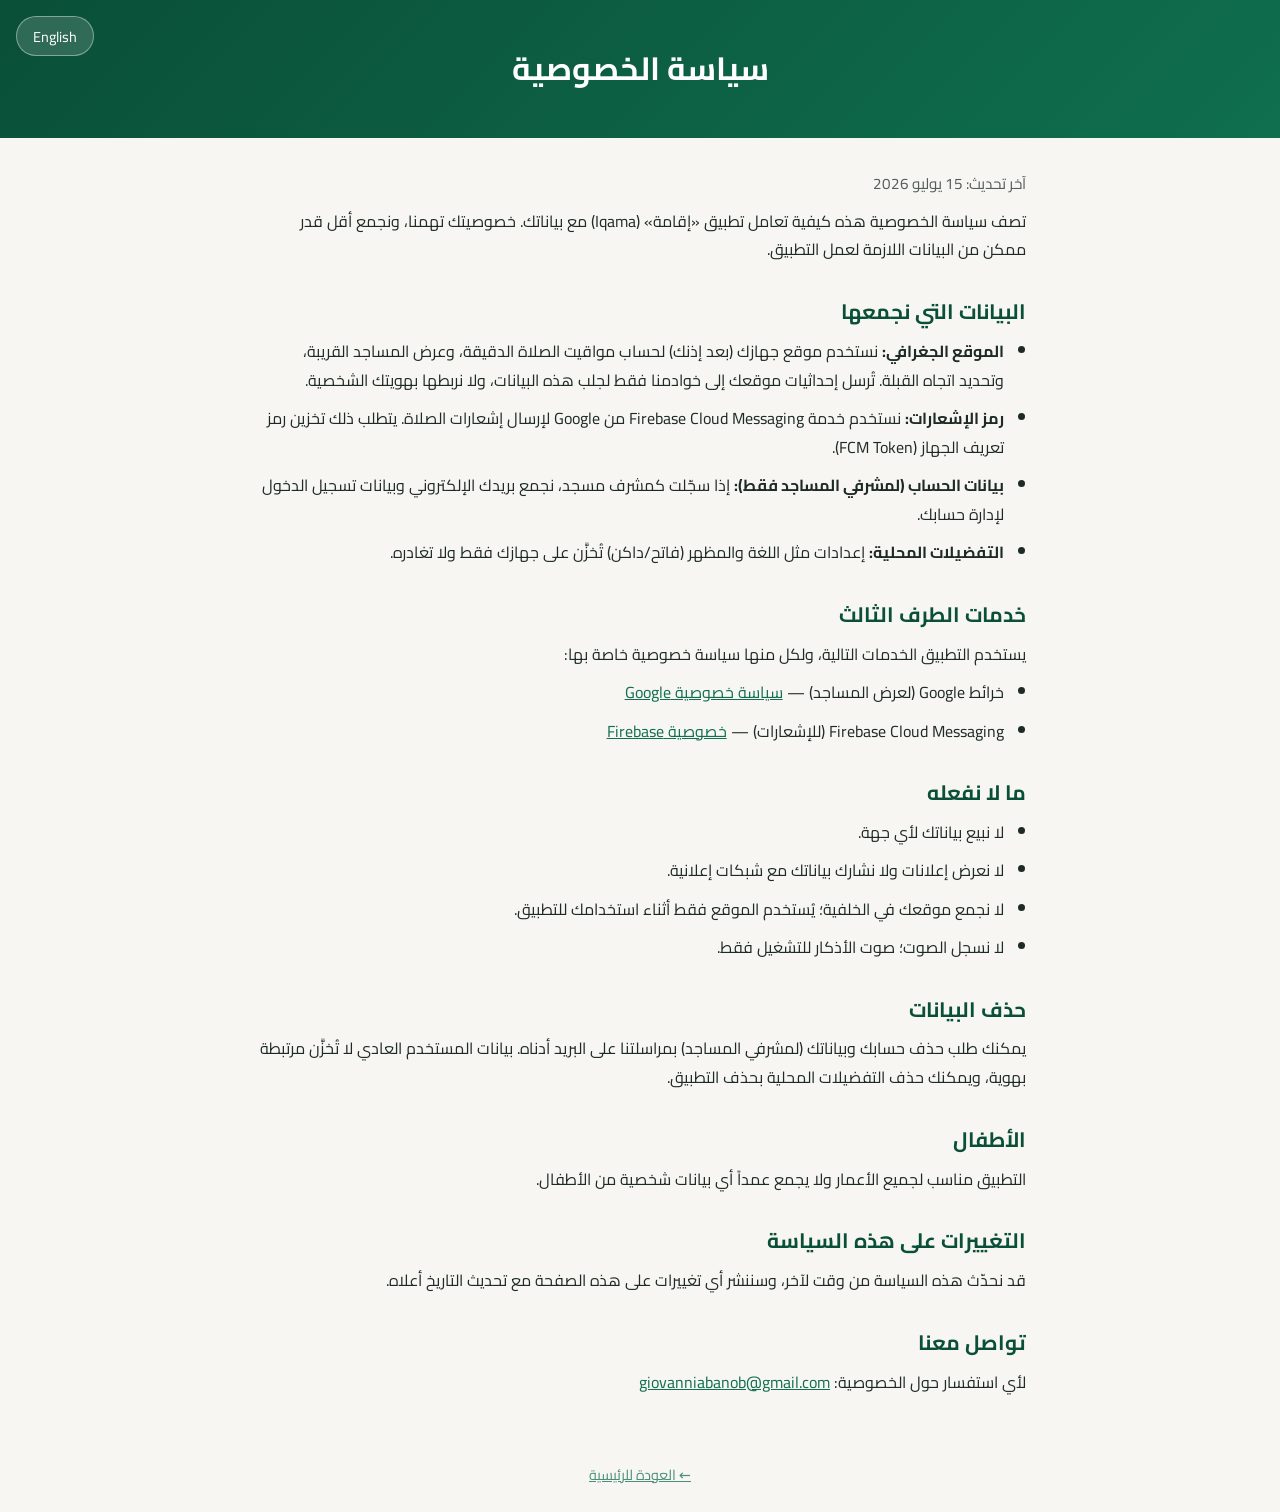
==== privacy.html @ 4d0c6e28 "Iqama website: landing, privacy, support" ====
<!DOCTYPE html>
<html lang="ar" dir="rtl">
<head>
<meta charset="UTF-8">
<meta name="viewport" content="width=device-width, initial-scale=1.0">
<title>سياسة الخصوصية — Iqama Privacy Policy</title>
<link rel="preconnect" href="https://fonts.googleapis.com">
<link href="https://fonts.googleapis.com/css2?family=Cairo:wght@400;600;700;900&display=swap" rel="stylesheet">
<style>
  :root{--green:#0f6f4f;--green-dark:#0a4f38;--bg:#f7f6f2;--ink:#1e2a26}
  *{margin:0;padding:0;box-sizing:border-box}
  body{font-family:'Cairo',system-ui,sans-serif;background:var(--bg);color:var(--ink);line-height:1.8}
  header{background:linear-gradient(135deg,var(--green-dark),var(--green));color:#fff;padding:2.5rem 1.5rem;text-align:center;position:relative}
  .lang-toggle{position:absolute;top:1rem;inset-inline-end:1rem;background:rgba(255,255,255,.15);border:1px solid rgba(255,255,255,.4);color:#fff;border-radius:2rem;padding:.35rem 1rem;cursor:pointer;font-family:inherit;font-size:.9rem}
  main{max-width:820px;margin:0 auto;padding:2rem 1.5rem}
  h2{color:var(--green-dark);margin:1.8rem 0 .4rem;font-size:1.3rem}
  p,li{margin-bottom:.6rem}
  ul{padding-inline-start:1.4rem}
  .muted{opacity:.75;font-size:.95rem}
  a{color:var(--green)}
  footer{text-align:center;padding:1.5rem;font-size:.9rem;opacity:.75}
  [hidden]{display:none}
</style>
</head>
<body>
<header>
  <button class="lang-toggle" onclick="toggleLang()" id="langBtn">English</button>
  <h1 id="title-ar">سياسة الخصوصية</h1>
  <h1 id="title-en" hidden>Privacy Policy</h1>
</header>
<main>

<div id="content-ar">
  <p class="muted">آخر تحديث: 15 يوليو 2026</p>
  <p>تصف سياسة الخصوصية هذه كيفية تعامل تطبيق «إقامة» (Iqama) مع بياناتك. خصوصيتك تهمنا، ونجمع أقل قدر ممكن من البيانات اللازمة لعمل التطبيق.</p>

  <h2>البيانات التي نجمعها</h2>
  <ul>
    <li><strong>الموقع الجغرافي:</strong> نستخدم موقع جهازك (بعد إذنك) لحساب مواقيت الصلاة الدقيقة، وعرض المساجد القريبة، وتحديد اتجاه القبلة. تُرسل إحداثيات موقعك إلى خوادمنا فقط لجلب هذه البيانات، ولا نربطها بهويتك الشخصية.</li>
    <li><strong>رمز الإشعارات:</strong> نستخدم خدمة Firebase Cloud Messaging من Google لإرسال إشعارات الصلاة. يتطلب ذلك تخزين رمز تعريف الجهاز (FCM Token).</li>
    <li><strong>بيانات الحساب (لمشرفي المساجد فقط):</strong> إذا سجّلت كمشرف مسجد، نجمع بريدك الإلكتروني وبيانات تسجيل الدخول لإدارة حسابك.</li>
    <li><strong>التفضيلات المحلية:</strong> إعدادات مثل اللغة والمظهر (فاتح/داكن) تُخزَّن على جهازك فقط ولا تغادره.</li>
  </ul>

  <h2>خدمات الطرف الثالث</h2>
  <p>يستخدم التطبيق الخدمات التالية، ولكل منها سياسة خصوصية خاصة بها:</p>
  <ul>
    <li>خرائط Google (لعرض المساجد) — <a href="https://policies.google.com/privacy">سياسة خصوصية Google</a></li>
    <li>Firebase Cloud Messaging (للإشعارات) — <a href="https://firebase.google.com/support/privacy">خصوصية Firebase</a></li>
  </ul>

  <h2>ما لا نفعله</h2>
  <ul>
    <li>لا نبيع بياناتك لأي جهة.</li>
    <li>لا نعرض إعلانات ولا نشارك بياناتك مع شبكات إعلانية.</li>
    <li>لا نجمع موقعك في الخلفية؛ يُستخدم الموقع فقط أثناء استخدامك للتطبيق.</li>
    <li>لا نسجل الصوت؛ صوت الأذكار للتشغيل فقط.</li>
  </ul>

  <h2>حذف البيانات</h2>
  <p>يمكنك طلب حذف حسابك وبياناتك (لمشرفي المساجد) بمراسلتنا على البريد أدناه. بيانات المستخدم العادي لا تُخزَّن مرتبطة بهوية، ويمكنك حذف التفضيلات المحلية بحذف التطبيق.</p>

  <h2>الأطفال</h2>
  <p>التطبيق مناسب لجميع الأعمار ولا يجمع عمداً أي بيانات شخصية من الأطفال.</p>

  <h2>التغييرات على هذه السياسة</h2>
  <p>قد نحدّث هذه السياسة من وقت لآخر، وسننشر أي تغييرات على هذه الصفحة مع تحديث التاريخ أعلاه.</p>

  <h2>تواصل معنا</h2>
  <p>لأي استفسار حول الخصوصية: <a href="mailto:giovanniabanob@gmail.com">giovanniabanob@gmail.com</a></p>
</div>

<div id="content-en" hidden>
  <p class="muted">Last updated: July 15, 2026</p>
  <p>This Privacy Policy describes how the Iqama app handles your data. We collect the minimum data necessary for the app to function.</p>

  <h2>Data We Collect</h2>
  <ul>
    <li><strong>Location:</strong> With your permission, we use your device's location to calculate accurate prayer times, show nearby mosques, and determine the Qibla direction. Your coordinates are sent to our servers only to retrieve this data and are not linked to your personal identity.</li>
    <li><strong>Push notification token:</strong> We use Google's Firebase Cloud Messaging to deliver prayer notifications, which requires storing a device token (FCM token).</li>
    <li><strong>Account data (mosque admins only):</strong> If you register as a mosque administrator, we collect your email address and login credentials to manage your account.</li>
    <li><strong>Local preferences:</strong> Settings such as language and theme (light/dark) are stored on your device only and never leave it.</li>
  </ul>

  <h2>Third-Party Services</h2>
  <p>The app uses the following services, each with its own privacy policy:</p>
  <ul>
    <li>Google Maps (mosque locator) — <a href="https://policies.google.com/privacy">Google Privacy Policy</a></li>
    <li>Firebase Cloud Messaging (notifications) — <a href="https://firebase.google.com/support/privacy">Firebase Privacy</a></li>
  </ul>

  <h2>What We Do NOT Do</h2>
  <ul>
    <li>We do not sell your data to anyone.</li>
    <li>We do not show ads or share data with advertising networks.</li>
    <li>We do not collect your location in the background; location is used only while you use the app.</li>
    <li>We do not record audio; Athkar audio is playback only.</li>
  </ul>

  <h2>Data Deletion</h2>
  <p>Mosque administrators can request deletion of their account and data by emailing us at the address below. Regular user data is not stored linked to an identity; local preferences are removed by uninstalling the app.</p>

  <h2>Children</h2>
  <p>The app is suitable for all ages and does not knowingly collect personal data from children.</p>

  <h2>Changes to This Policy</h2>
  <p>We may update this policy from time to time. Changes will be posted on this page with an updated date above.</p>

  <h2>Contact Us</h2>
  <p>For privacy questions: <a href="mailto:giovanniabanob@gmail.com">giovanniabanob@gmail.com</a></p>
</div>

</main>
<footer><a href="index.html" id="back-ar">← العودة للرئيسية</a><a href="index.html" id="back-en" hidden>← Back to home</a></footer>
<script>
function applyLang(lang){
  const ar=lang==='ar';
  document.documentElement.lang=lang;
  document.documentElement.dir=ar?'rtl':'ltr';
  for(const id of ['title','content','back']){
    document.getElementById(id+'-ar').hidden=!ar;
    document.getElementById(id+'-en').hidden=ar;
  }
  document.getElementById('langBtn').textContent=ar?'English':'العربية';
  try{localStorage.setItem('iqamaLang',lang)}catch(e){}
}
function toggleLang(){ applyLang(document.documentElement.lang==='ar'?'en':'ar'); }
try{ const s=localStorage.getItem('iqamaLang'); if(s&&s!=='ar') applyLang(s); }catch(e){}
</script>
</body>
</html>
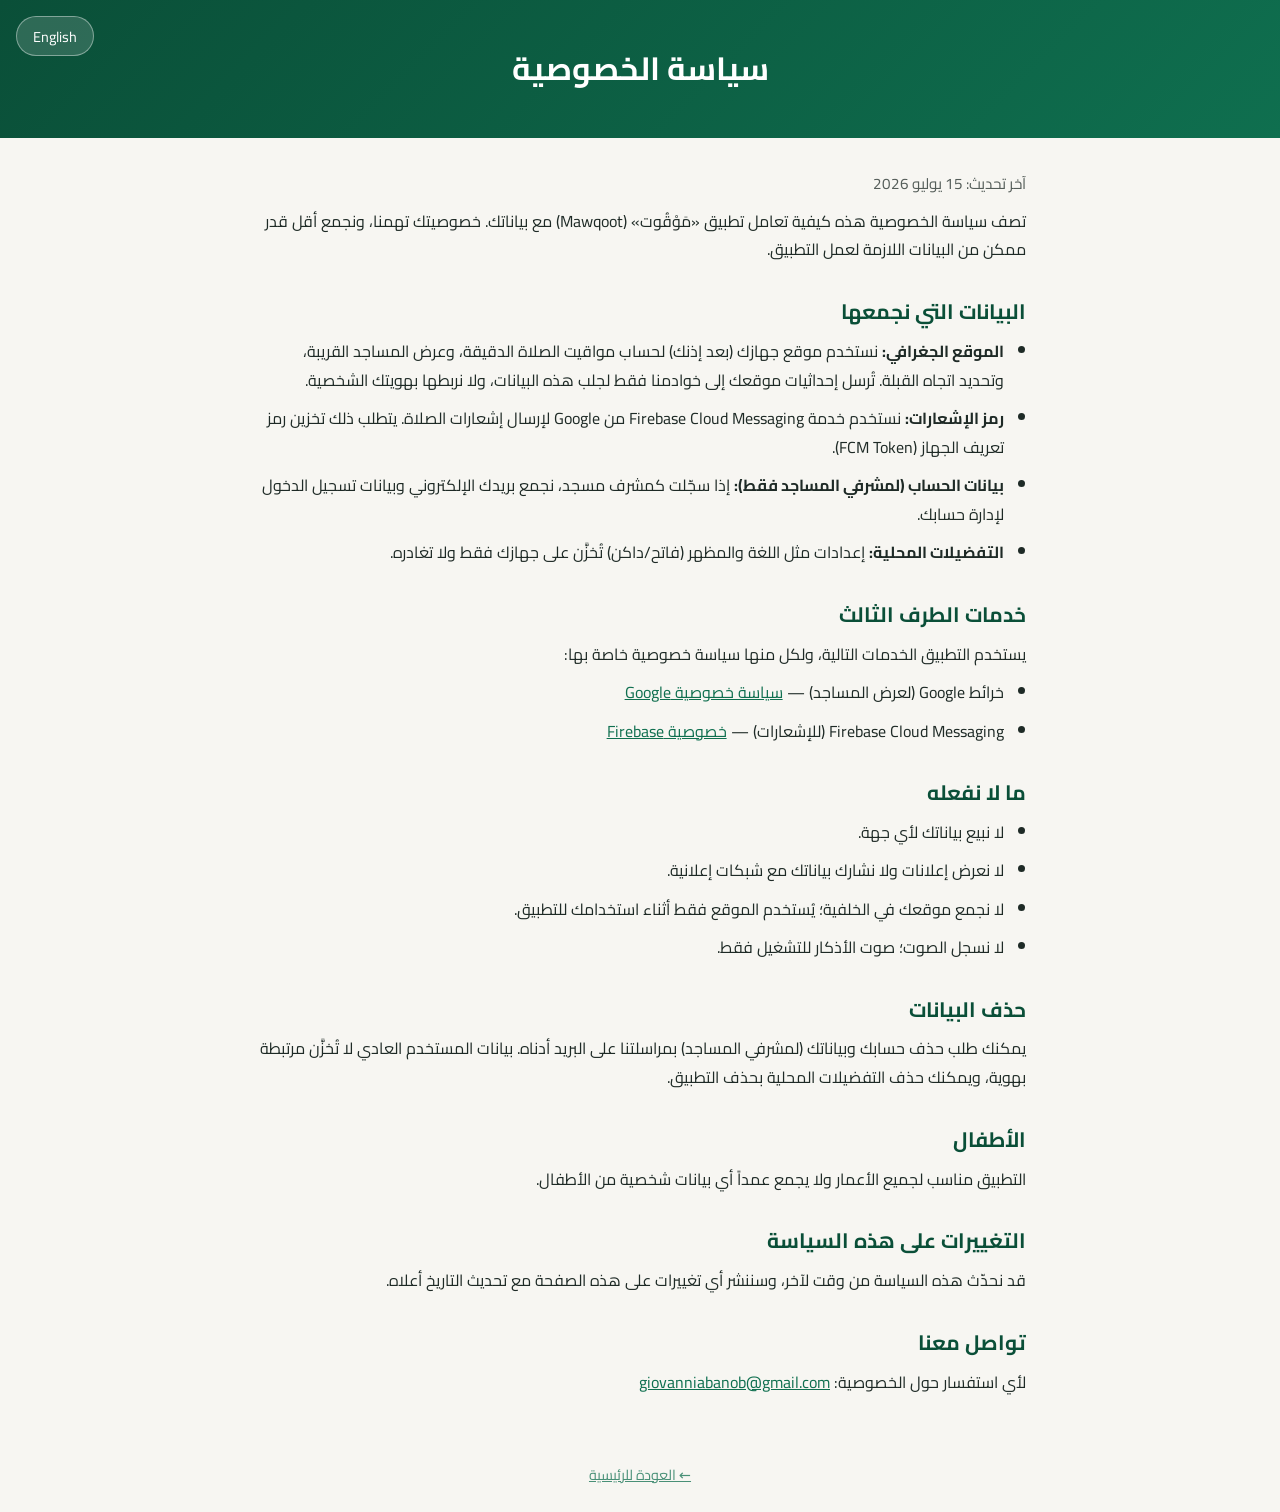
==== commit 75055a35: "website info" ====
--- a/privacy.html
+++ b/privacy.html
@@ -3,7 +3,7 @@
 <head>
 <meta charset="UTF-8">
 <meta name="viewport" content="width=device-width, initial-scale=1.0">
-<title>سياسة الخصوصية — Iqama Privacy Policy</title>
+<title>سياسة الخصوصية — Mawqoot Privacy Policy</title>
 <link rel="preconnect" href="https://fonts.googleapis.com">
 <link href="https://fonts.googleapis.com/css2?family=Cairo:wght@400;600;700;900&display=swap" rel="stylesheet">
 <style>
@@ -32,7 +32,7 @@
 
 <div id="content-ar">
   <p class="muted">آخر تحديث: 15 يوليو 2026</p>
-  <p>تصف سياسة الخصوصية هذه كيفية تعامل تطبيق «إقامة» (Iqama) مع بياناتك. خصوصيتك تهمنا، ونجمع أقل قدر ممكن من البيانات اللازمة لعمل التطبيق.</p>
+  <p>تصف سياسة الخصوصية هذه كيفية تعامل تطبيق «مَوْقُوت» (Mawqoot) مع بياناتك. خصوصيتك تهمنا، ونجمع أقل قدر ممكن من البيانات اللازمة لعمل التطبيق.</p>
 
   <h2>البيانات التي نجمعها</h2>
   <ul>
@@ -72,7 +72,7 @@
 
 <div id="content-en" hidden>
   <p class="muted">Last updated: July 15, 2026</p>
-  <p>This Privacy Policy describes how the Iqama app handles your data. We collect the minimum data necessary for the app to function.</p>
+  <p>This Privacy Policy describes how the Mawqoot app handles your data. We collect the minimum data necessary for the app to function.</p>
 
   <h2>Data We Collect</h2>
   <ul>
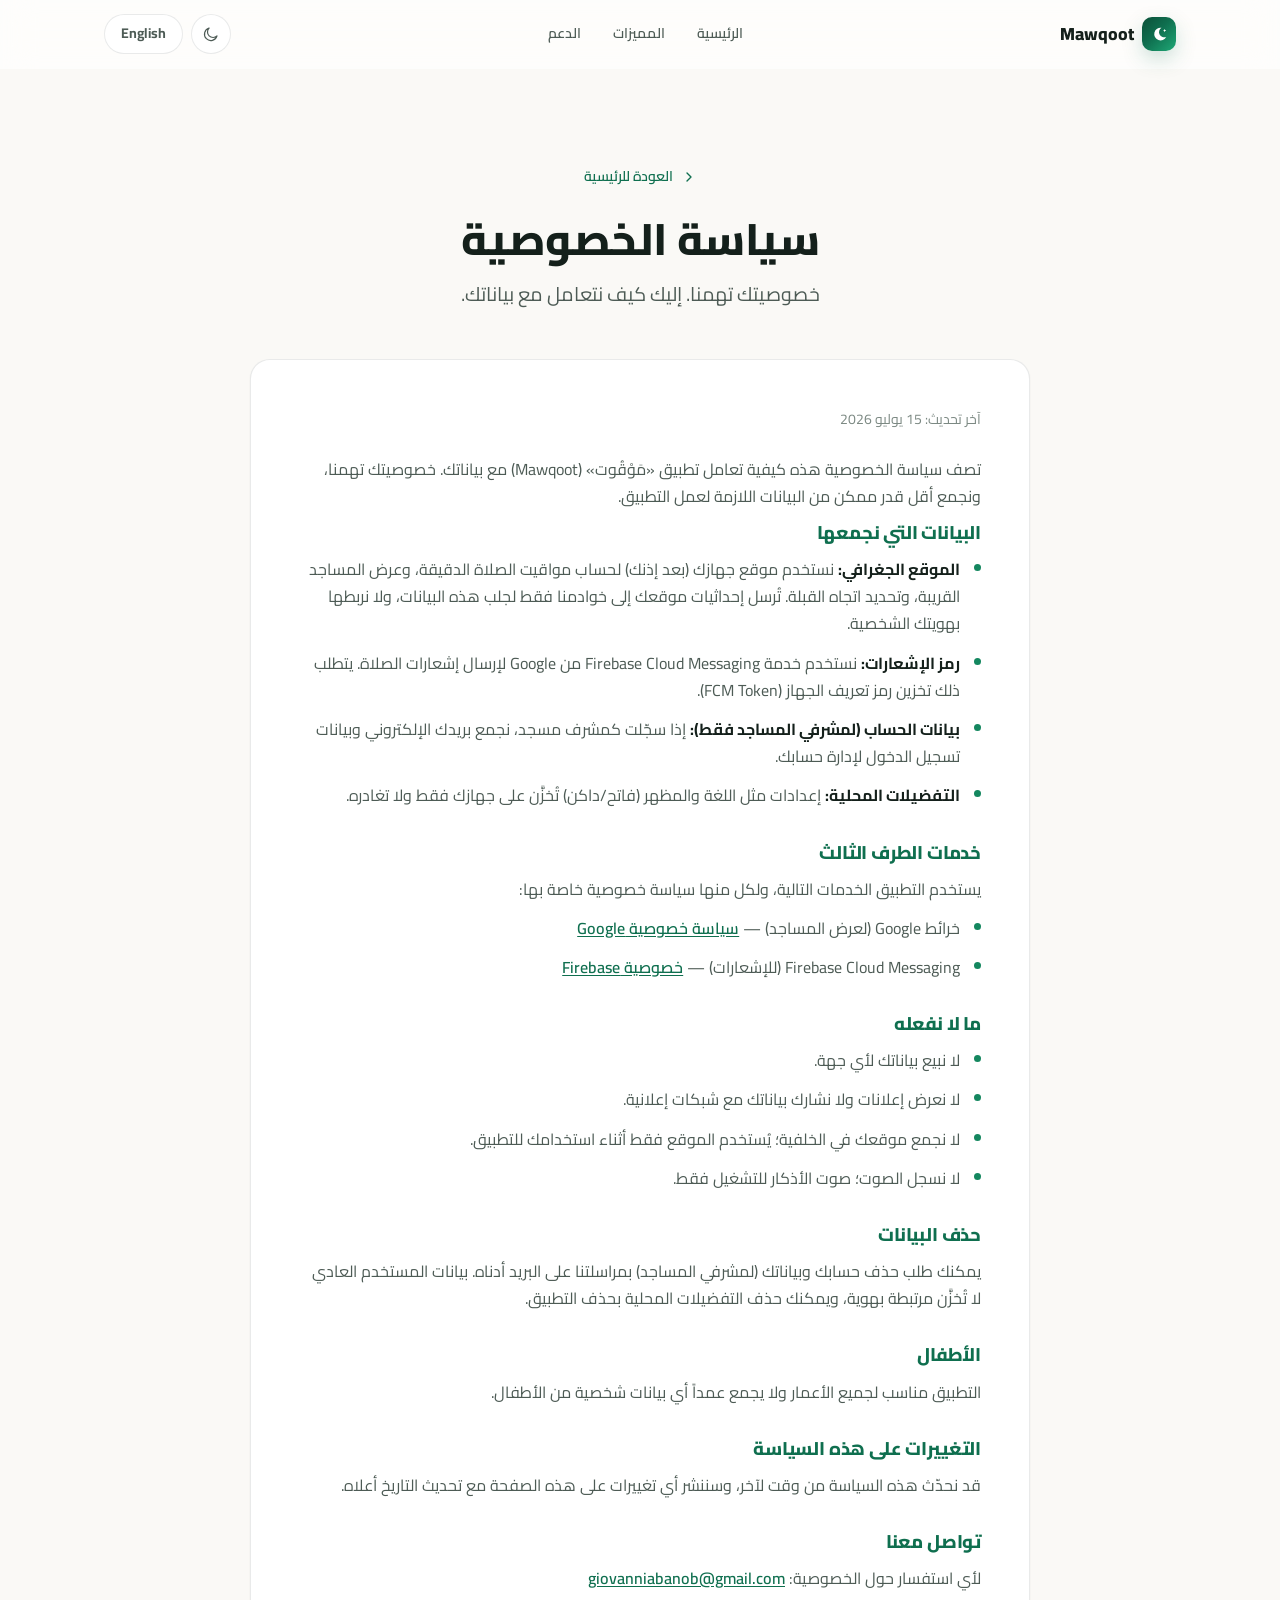
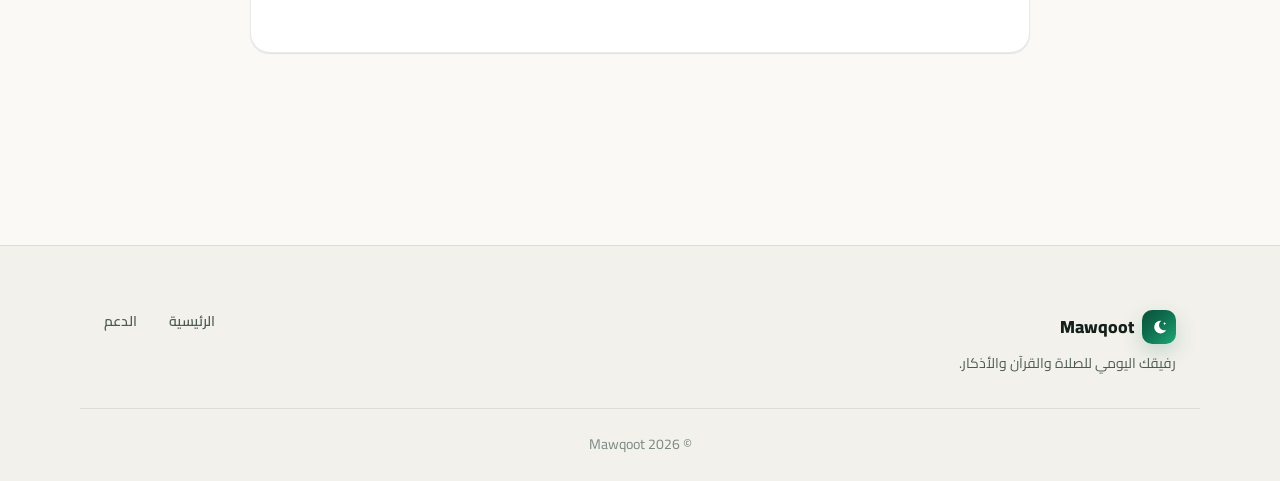
==== commit 2361d73b: "feat: implement Mawqoot design system with new global stylesheet and scripts" ====
--- a/privacy.html
+++ b/privacy.html
@@ -1,131 +1,118 @@
 <!DOCTYPE html>
-<html lang="ar" dir="rtl">
+<html lang="ar" dir="rtl" data-title-ar="سياسة الخصوصية — Mawqoot" data-title-en="Privacy Policy — Mawqoot">
 <head>
 <meta charset="UTF-8">
 <meta name="viewport" content="width=device-width, initial-scale=1.0">
 <title>سياسة الخصوصية — Mawqoot Privacy Policy</title>
+<meta name="theme-color" content="#0a4f38">
+<link rel="icon" href="data:image/svg+xml,%3Csvg xmlns='http://www.w3.org/2000/svg' viewBox='0 0 24 24'%3E%3Cpath fill='%230f6f4f' d='M14.5 3.5A8 8 0 1 0 20.5 15 6.5 6.5 0 0 1 14.5 3.5Z'/%3E%3Cpath fill='%23c9a227' d='m18.5 5 .6 1.4L20.5 7l-1.4.6-.6 1.4-.6-1.4L16.5 7l1.4-.6.6-1.4Z'/%3E%3C/svg%3E">
 <link rel="preconnect" href="https://fonts.googleapis.com">
-<link href="https://fonts.googleapis.com/css2?family=Cairo:wght@400;600;700;900&display=swap" rel="stylesheet">
-<style>
-  :root{--green:#0f6f4f;--green-dark:#0a4f38;--bg:#f7f6f2;--ink:#1e2a26}
-  *{margin:0;padding:0;box-sizing:border-box}
-  body{font-family:'Cairo',system-ui,sans-serif;background:var(--bg);color:var(--ink);line-height:1.8}
-  header{background:linear-gradient(135deg,var(--green-dark),var(--green));color:#fff;padding:2.5rem 1.5rem;text-align:center;position:relative}
-  .lang-toggle{position:absolute;top:1rem;inset-inline-end:1rem;background:rgba(255,255,255,.15);border:1px solid rgba(255,255,255,.4);color:#fff;border-radius:2rem;padding:.35rem 1rem;cursor:pointer;font-family:inherit;font-size:.9rem}
-  main{max-width:820px;margin:0 auto;padding:2rem 1.5rem}
-  h2{color:var(--green-dark);margin:1.8rem 0 .4rem;font-size:1.3rem}
-  p,li{margin-bottom:.6rem}
-  ul{padding-inline-start:1.4rem}
-  .muted{opacity:.75;font-size:.95rem}
-  a{color:var(--green)}
-  footer{text-align:center;padding:1.5rem;font-size:.9rem;opacity:.75}
-  [hidden]{display:none}
-</style>
+<link rel="preconnect" href="https://fonts.gstatic.com" crossorigin>
+<link href="https://fonts.googleapis.com/css2?family=Cairo:wght@400;500;600;700;800;900&display=swap" rel="stylesheet">
+<link rel="stylesheet" href="assets/css/style.css">
 </head>
 <body>
-<header>
-  <button class="lang-toggle" onclick="toggleLang()" id="langBtn">English</button>
-  <h1 id="title-ar">سياسة الخصوصية</h1>
-  <h1 id="title-en" hidden>Privacy Policy</h1>
+<a class="skip-link" href="#main" data-ar="تخطَّ إلى المحتوى" data-en="Skip to content">تخطَّ إلى المحتوى</a>
+
+<header class="nav">
+  <div class="nav-inner">
+    <a href="index.html" class="brand">
+      <span class="brand-mark" aria-hidden="true">
+        <svg viewBox="0 0 24 24" fill="currentColor"><path d="M14.5 3.5A8 8 0 1 0 20.5 15 6.5 6.5 0 0 1 14.5 3.5Z"/><path d="m18.5 5 .6 1.4L20.5 7l-1.4.6-.6 1.4-.6-1.4L16.5 7l1.4-.6.6-1.4Z"/></svg>
+      </span>
+      <span>Mawqoot</span>
+    </a>
+    <nav class="nav-links" aria-label="Primary">
+      <a href="index.html" data-ar="الرئيسية" data-en="Home">الرئيسية</a>
+      <a href="index.html#features" data-ar="المميزات" data-en="Features">المميزات</a>
+      <a href="support.html" data-ar="الدعم" data-en="Support">الدعم</a>
+    </nav>
+    <div class="nav-actions">
+      <button class="icon-btn" id="themeBtn" type="button" aria-label="Toggle color theme">
+        <svg class="icon-moon" viewBox="0 0 24 24" fill="none" stroke="currentColor" stroke-width="1.6" stroke-linecap="round" stroke-linejoin="round"><path d="M20 14.5A8.5 8.5 0 1 1 9.5 4 6.8 6.8 0 0 0 20 14.5Z"/></svg>
+        <svg class="icon-sun" viewBox="0 0 24 24" fill="none" stroke="currentColor" stroke-width="1.6" stroke-linecap="round" stroke-linejoin="round"><circle cx="12" cy="12" r="4.2"/><path d="M12 2.5v2.2M12 19.3v2.2M4.2 4.2l1.6 1.6M18.2 18.2l1.6 1.6M2.5 12h2.2M19.3 12h2.2M4.2 19.8l1.6-1.6M18.2 5.8l1.6-1.6"/></svg>
+      </button>
+      <button class="icon-btn lang-btn" id="langBtn" type="button">English</button>
+    </div>
+  </div>
 </header>
-<main>
 
-<div id="content-ar">
-  <p class="muted">آخر تحديث: 15 يوليو 2026</p>
-  <p>تصف سياسة الخصوصية هذه كيفية تعامل تطبيق «مَوْقُوت» (Mawqoot) مع بياناتك. خصوصيتك تهمنا، ونجمع أقل قدر ممكن من البيانات اللازمة لعمل التطبيق.</p>
+<main id="main">
+  <section class="page-hero">
+    <div class="container">
+      <div class="reveal">
+        <a class="back-link" href="index.html">
+          <svg viewBox="0 0 24 24" fill="none" stroke="currentColor" stroke-width="2" stroke-linecap="round" stroke-linejoin="round"><path d="M15 6l-6 6 6 6"/></svg>
+          <span data-ar="العودة للرئيسية" data-en="Back to home">العودة للرئيسية</span>
+        </a>
+        <h1 data-ar="سياسة الخصوصية" data-en="Privacy Policy">سياسة الخصوصية</h1>
+        <p data-ar="خصوصيتك تهمنا. إليك كيف نتعامل مع بياناتك." data-en="Your privacy matters to us. Here's how we handle your data.">خصوصيتك تهمنا. إليك كيف نتعامل مع بياناتك.</p>
+      </div>
+    </div>
+  </section>
 
-  <h2>البيانات التي نجمعها</h2>
-  <ul>
-    <li><strong>الموقع الجغرافي:</strong> نستخدم موقع جهازك (بعد إذنك) لحساب مواقيت الصلاة الدقيقة، وعرض المساجد القريبة، وتحديد اتجاه القبلة. تُرسل إحداثيات موقعك إلى خوادمنا فقط لجلب هذه البيانات، ولا نربطها بهويتك الشخصية.</li>
-    <li><strong>رمز الإشعارات:</strong> نستخدم خدمة Firebase Cloud Messaging من Google لإرسال إشعارات الصلاة. يتطلب ذلك تخزين رمز تعريف الجهاز (FCM Token).</li>
-    <li><strong>بيانات الحساب (لمشرفي المساجد فقط):</strong> إذا سجّلت كمشرف مسجد، نجمع بريدك الإلكتروني وبيانات تسجيل الدخول لإدارة حسابك.</li>
-    <li><strong>التفضيلات المحلية:</strong> إعدادات مثل اللغة والمظهر (فاتح/داكن) تُخزَّن على جهازك فقط ولا تغادره.</li>
-  </ul>
+  <section class="section" style="padding-top:0">
+    <div class="container">
+      <div class="prose-card reveal">
+        <p class="muted" data-ar="آخر تحديث: 15 يوليو 2026" data-en="Last updated: July 15, 2026">آخر تحديث: 15 يوليو 2026</p>
+        <p data-ar="تصف سياسة الخصوصية هذه كيفية تعامل تطبيق «مَوْقُوت» (Mawqoot) مع بياناتك. خصوصيتك تهمنا، ونجمع أقل قدر ممكن من البيانات اللازمة لعمل التطبيق." data-en="This Privacy Policy describes how the Mawqoot app handles your data. We collect the minimum data necessary for the app to function.">تصف سياسة الخصوصية هذه كيفية تعامل تطبيق «مَوْقُوت» (Mawqoot) مع بياناتك. خصوصيتك تهمنا، ونجمع أقل قدر ممكن من البيانات اللازمة لعمل التطبيق.</p>
 
-  <h2>خدمات الطرف الثالث</h2>
-  <p>يستخدم التطبيق الخدمات التالية، ولكل منها سياسة خصوصية خاصة بها:</p>
-  <ul>
-    <li>خرائط Google (لعرض المساجد) — <a href="https://policies.google.com/privacy">سياسة خصوصية Google</a></li>
-    <li>Firebase Cloud Messaging (للإشعارات) — <a href="https://firebase.google.com/support/privacy">خصوصية Firebase</a></li>
-  </ul>
+        <h2 data-ar="البيانات التي نجمعها" data-en="Data We Collect">البيانات التي نجمعها</h2>
+        <ul>
+          <li><strong data-ar="الموقع الجغرافي:" data-en="Location:">الموقع الجغرافي:</strong> <span data-ar="نستخدم موقع جهازك (بعد إذنك) لحساب مواقيت الصلاة الدقيقة، وعرض المساجد القريبة، وتحديد اتجاه القبلة. تُرسل إحداثيات موقعك إلى خوادمنا فقط لجلب هذه البيانات، ولا نربطها بهويتك الشخصية." data-en="With your permission, we use your device's location to calculate accurate prayer times, show nearby mosques, and determine the Qibla direction. Your coordinates are sent to our servers only to retrieve this data and are not linked to your personal identity.">نستخدم موقع جهازك (بعد إذنك) لحساب مواقيت الصلاة الدقيقة، وعرض المساجد القريبة، وتحديد اتجاه القبلة. تُرسل إحداثيات موقعك إلى خوادمنا فقط لجلب هذه البيانات، ولا نربطها بهويتك الشخصية.</span></li>
+          <li><strong data-ar="رمز الإشعارات:" data-en="Push notification token:">رمز الإشعارات:</strong> <span data-ar="نستخدم خدمة Firebase Cloud Messaging من Google لإرسال إشعارات الصلاة. يتطلب ذلك تخزين رمز تعريف الجهاز (FCM Token)." data-en="We use Google's Firebase Cloud Messaging to deliver prayer notifications, which requires storing a device token (FCM token).">نستخدم خدمة Firebase Cloud Messaging من Google لإرسال إشعارات الصلاة. يتطلب ذلك تخزين رمز تعريف الجهاز (FCM Token).</span></li>
+          <li><strong data-ar="بيانات الحساب (لمشرفي المساجد فقط):" data-en="Account data (mosque admins only):">بيانات الحساب (لمشرفي المساجد فقط):</strong> <span data-ar="إذا سجّلت كمشرف مسجد، نجمع بريدك الإلكتروني وبيانات تسجيل الدخول لإدارة حسابك." data-en="If you register as a mosque administrator, we collect your email address and login credentials to manage your account.">إذا سجّلت كمشرف مسجد، نجمع بريدك الإلكتروني وبيانات تسجيل الدخول لإدارة حسابك.</span></li>
+          <li><strong data-ar="التفضيلات المحلية:" data-en="Local preferences:">التفضيلات المحلية:</strong> <span data-ar="إعدادات مثل اللغة والمظهر (فاتح/داكن) تُخزَّن على جهازك فقط ولا تغادره." data-en="Settings such as language and theme (light/dark) are stored on your device only and never leave it.">إعدادات مثل اللغة والمظهر (فاتح/داكن) تُخزَّن على جهازك فقط ولا تغادره.</span></li>
+        </ul>
 
-  <h2>ما لا نفعله</h2>
-  <ul>
-    <li>لا نبيع بياناتك لأي جهة.</li>
-    <li>لا نعرض إعلانات ولا نشارك بياناتك مع شبكات إعلانية.</li>
-    <li>لا نجمع موقعك في الخلفية؛ يُستخدم الموقع فقط أثناء استخدامك للتطبيق.</li>
-    <li>لا نسجل الصوت؛ صوت الأذكار للتشغيل فقط.</li>
-  </ul>
+        <h2 data-ar="خدمات الطرف الثالث" data-en="Third-Party Services">خدمات الطرف الثالث</h2>
+        <p data-ar="يستخدم التطبيق الخدمات التالية، ولكل منها سياسة خصوصية خاصة بها:" data-en="The app uses the following services, each with its own privacy policy:">يستخدم التطبيق الخدمات التالية، ولكل منها سياسة خصوصية خاصة بها:</p>
+        <ul>
+          <li><span data-ar="خرائط Google (لعرض المساجد) —" data-en="Google Maps (mosque locator) —">خرائط Google (لعرض المساجد) —</span> <a href="https://policies.google.com/privacy" data-ar="سياسة خصوصية Google" data-en="Google Privacy Policy">سياسة خصوصية Google</a></li>
+          <li><span data-ar="Firebase Cloud Messaging (للإشعارات) —" data-en="Firebase Cloud Messaging (notifications) —">Firebase Cloud Messaging (للإشعارات) —</span> <a href="https://firebase.google.com/support/privacy" data-ar="خصوصية Firebase" data-en="Firebase Privacy">خصوصية Firebase</a></li>
+        </ul>
 
-  <h2>حذف البيانات</h2>
-  <p>يمكنك طلب حذف حسابك وبياناتك (لمشرفي المساجد) بمراسلتنا على البريد أدناه. بيانات المستخدم العادي لا تُخزَّن مرتبطة بهوية، ويمكنك حذف التفضيلات المحلية بحذف التطبيق.</p>
+        <h2 data-ar="ما لا نفعله" data-en="What We Do NOT Do">ما لا نفعله</h2>
+        <ul>
+          <li data-ar="لا نبيع بياناتك لأي جهة." data-en="We do not sell your data to anyone.">لا نبيع بياناتك لأي جهة.</li>
+          <li data-ar="لا نعرض إعلانات ولا نشارك بياناتك مع شبكات إعلانية." data-en="We do not show ads or share data with advertising networks.">لا نعرض إعلانات ولا نشارك بياناتك مع شبكات إعلانية.</li>
+          <li data-ar="لا نجمع موقعك في الخلفية؛ يُستخدم الموقع فقط أثناء استخدامك للتطبيق." data-en="We do not collect your location in the background; location is used only while you use the app.">لا نجمع موقعك في الخلفية؛ يُستخدم الموقع فقط أثناء استخدامك للتطبيق.</li>
+          <li data-ar="لا نسجل الصوت؛ صوت الأذكار للتشغيل فقط." data-en="We do not record audio; Athkar audio is playback only.">لا نسجل الصوت؛ صوت الأذكار للتشغيل فقط.</li>
+        </ul>
 
-  <h2>الأطفال</h2>
-  <p>التطبيق مناسب لجميع الأعمار ولا يجمع عمداً أي بيانات شخصية من الأطفال.</p>
+        <h2 data-ar="حذف البيانات" data-en="Data Deletion">حذف البيانات</h2>
+        <p data-ar="يمكنك طلب حذف حسابك وبياناتك (لمشرفي المساجد) بمراسلتنا على البريد أدناه. بيانات المستخدم العادي لا تُخزَّن مرتبطة بهوية، ويمكنك حذف التفضيلات المحلية بحذف التطبيق." data-en="Mosque administrators can request deletion of their account and data by emailing us at the address below. Regular user data is not stored linked to an identity; local preferences are removed by uninstalling the app.">يمكنك طلب حذف حسابك وبياناتك (لمشرفي المساجد) بمراسلتنا على البريد أدناه. بيانات المستخدم العادي لا تُخزَّن مرتبطة بهوية، ويمكنك حذف التفضيلات المحلية بحذف التطبيق.</p>
 
-  <h2>التغييرات على هذه السياسة</h2>
-  <p>قد نحدّث هذه السياسة من وقت لآخر، وسننشر أي تغييرات على هذه الصفحة مع تحديث التاريخ أعلاه.</p>
+        <h2 data-ar="الأطفال" data-en="Children">الأطفال</h2>
+        <p data-ar="التطبيق مناسب لجميع الأعمار ولا يجمع عمداً أي بيانات شخصية من الأطفال." data-en="The app is suitable for all ages and does not knowingly collect personal data from children.">التطبيق مناسب لجميع الأعمار ولا يجمع عمداً أي بيانات شخصية من الأطفال.</p>
 
-  <h2>تواصل معنا</h2>
-  <p>لأي استفسار حول الخصوصية: <a href="mailto:giovanniabanob@gmail.com">giovanniabanob@gmail.com</a></p>
-</div>
+        <h2 data-ar="التغييرات على هذه السياسة" data-en="Changes to This Policy">التغييرات على هذه السياسة</h2>
+        <p data-ar="قد نحدّث هذه السياسة من وقت لآخر، وسننشر أي تغييرات على هذه الصفحة مع تحديث التاريخ أعلاه." data-en="We may update this policy from time to time. Changes will be posted on this page with an updated date above.">قد نحدّث هذه السياسة من وقت لآخر، وسننشر أي تغييرات على هذه الصفحة مع تحديث التاريخ أعلاه.</p>
 
-<div id="content-en" hidden>
-  <p class="muted">Last updated: July 15, 2026</p>
-  <p>This Privacy Policy describes how the Mawqoot app handles your data. We collect the minimum data necessary for the app to function.</p>
+        <h2 data-ar="تواصل معنا" data-en="Contact Us">تواصل معنا</h2>
+        <p><span data-ar="لأي استفسار حول الخصوصية:" data-en="For privacy questions:">لأي استفسار حول الخصوصية:</span> <a href="mailto:giovanniabanob@gmail.com">giovanniabanob@gmail.com</a></p>
+      </div>
+    </div>
+  </section>
+</main>
 
-  <h2>Data We Collect</h2>
-  <ul>
-    <li><strong>Location:</strong> With your permission, we use your device's location to calculate accurate prayer times, show nearby mosques, and determine the Qibla direction. Your coordinates are sent to our servers only to retrieve this data and are not linked to your personal identity.</li>
-    <li><strong>Push notification token:</strong> We use Google's Firebase Cloud Messaging to deliver prayer notifications, which requires storing a device token (FCM token).</li>
-    <li><strong>Account data (mosque admins only):</strong> If you register as a mosque administrator, we collect your email address and login credentials to manage your account.</li>
-    <li><strong>Local preferences:</strong> Settings such as language and theme (light/dark) are stored on your device only and never leave it.</li>
-  </ul>
+<footer class="site-footer">
+  <div class="footer-inner">
+    <div class="footer-brand">
+      <a href="index.html" class="brand">
+        <span class="brand-mark" aria-hidden="true"><svg viewBox="0 0 24 24" fill="currentColor"><path d="M14.5 3.5A8 8 0 1 0 20.5 15 6.5 6.5 0 0 1 14.5 3.5Z"/><path d="m18.5 5 .6 1.4L20.5 7l-1.4.6-.6 1.4-.6-1.4L16.5 7l1.4-.6.6-1.4Z"/></svg></span>
+        <span>Mawqoot</span>
+      </a>
+      <p data-ar="رفيقك اليومي للصلاة والقرآن والأذكار." data-en="Your daily companion for prayer, Quran, and Athkar.">رفيقك اليومي للصلاة والقرآن والأذكار.</p>
+    </div>
+    <nav class="footer-links" aria-label="Footer">
+      <a href="index.html" data-ar="الرئيسية" data-en="Home">الرئيسية</a>
+      <a href="support.html" data-ar="الدعم" data-en="Support">الدعم</a>
+    </nav>
+  </div>
+  <div class="footer-bottom">© 2026 Mawqoot</div>
+</footer>
 
-  <h2>Third-Party Services</h2>
-  <p>The app uses the following services, each with its own privacy policy:</p>
-  <ul>
-    <li>Google Maps (mosque locator) — <a href="https://policies.google.com/privacy">Google Privacy Policy</a></li>
-    <li>Firebase Cloud Messaging (notifications) — <a href="https://firebase.google.com/support/privacy">Firebase Privacy</a></li>
-  </ul>
-
-  <h2>What We Do NOT Do</h2>
-  <ul>
-    <li>We do not sell your data to anyone.</li>
-    <li>We do not show ads or share data with advertising networks.</li>
-    <li>We do not collect your location in the background; location is used only while you use the app.</li>
-    <li>We do not record audio; Athkar audio is playback only.</li>
-  </ul>
-
-  <h2>Data Deletion</h2>
-  <p>Mosque administrators can request deletion of their account and data by emailing us at the address below. Regular user data is not stored linked to an identity; local preferences are removed by uninstalling the app.</p>
-
-  <h2>Children</h2>
-  <p>The app is suitable for all ages and does not knowingly collect personal data from children.</p>
-
-  <h2>Changes to This Policy</h2>
-  <p>We may update this policy from time to time. Changes will be posted on this page with an updated date above.</p>
-
-  <h2>Contact Us</h2>
-  <p>For privacy questions: <a href="mailto:giovanniabanob@gmail.com">giovanniabanob@gmail.com</a></p>
-</div>
-
-</main>
-<footer><a href="index.html" id="back-ar">← العودة للرئيسية</a><a href="index.html" id="back-en" hidden>← Back to home</a></footer>
-<script>
-function applyLang(lang){
-  const ar=lang==='ar';
-  document.documentElement.lang=lang;
-  document.documentElement.dir=ar?'rtl':'ltr';
-  for(const id of ['title','content','back']){
-    document.getElementById(id+'-ar').hidden=!ar;
-    document.getElementById(id+'-en').hidden=ar;
-  }
-  document.getElementById('langBtn').textContent=ar?'English':'العربية';
-  try{localStorage.setItem('iqamaLang',lang)}catch(e){}
-}
-function toggleLang(){ applyLang(document.documentElement.lang==='ar'?'en':'ar'); }
-try{ const s=localStorage.getItem('iqamaLang'); if(s&&s!=='ar') applyLang(s); }catch(e){}
-</script>
+<script src="assets/js/main.js"></script>
 </body>
 </html>
--- a/assets/css/style.css
+++ b/assets/css/style.css
@@ -0,0 +1,474 @@
+/* ==========================================================================
+   Mawqoot — Design System
+   Tokens → Base → Layout → Components → Utilities → Animations
+   ========================================================================== */
+
+:root {
+  /* Brand */
+  --primary-900: #06301f;
+  --primary-700: #0a4f38;
+  --primary-600: #0f6f4f;
+  --primary-500: #14875f;
+  --primary-400: #1ea876;
+  --primary-300: #4fc999;
+  --gold-500: #c9a227;
+  --gold-400: #dbb94a;
+
+  /* Neutrals (light) */
+  --bg: #faf9f6;
+  --bg-alt: #f2f1eb;
+  --surface: #ffffff;
+  --surface-glass: rgba(255, 255, 255, 0.66);
+  --border: rgba(20, 24, 22, 0.09);
+  --border-strong: rgba(20, 24, 22, 0.14);
+  --text: #14201b;
+  --text-secondary: #4d5b55;
+  --text-tertiary: #7c8983;
+
+  /* Gradients */
+  --gradient-brand: linear-gradient(135deg, var(--primary-700) 0%, var(--primary-600) 45%, var(--primary-400) 100%);
+  --gradient-accent-text: linear-gradient(120deg, var(--gold-500), var(--primary-500) 65%);
+  --gradient-mesh: radial-gradient(60% 60% at 15% 10%, rgba(20, 135, 95, 0.18), transparent 60%),
+    radial-gradient(50% 55% at 90% 15%, rgba(201, 162, 39, 0.16), transparent 60%),
+    radial-gradient(60% 60% at 50% 100%, rgba(20, 168, 118, 0.14), transparent 60%);
+
+  /* Layout */
+  --nav-h: 68px;
+
+  /* Radii */
+  --radius-sm: 10px;
+  --radius-md: 14px;
+  --radius-lg: 20px;
+  --radius-xl: 28px;
+  --radius-full: 999px;
+
+  /* Shadows */
+  --shadow-sm: 0 1px 2px rgba(15, 23, 20, 0.06), 0 1px 1px rgba(15, 23, 20, 0.04);
+  --shadow-md: 0 12px 28px -12px rgba(15, 23, 20, 0.22);
+  --shadow-lg: 0 28px 60px -20px rgba(15, 23, 20, 0.32);
+  --shadow-glow: 0 8px 24px -6px rgba(15, 111, 79, 0.45);
+
+  /* Spacing (8px grid) */
+  --space-1: 0.25rem;
+  --space-2: 0.5rem;
+  --space-3: 0.75rem;
+  --space-4: 1rem;
+  --space-5: 1.5rem;
+  --space-6: 2rem;
+  --space-7: 3rem;
+  --space-8: 4rem;
+  --space-9: 6rem;
+  --space-10: 8rem;
+
+  /* Type scale */
+  --fs-display: clamp(2.25rem, 1.55rem + 3.1vw, 3.75rem);
+  --fs-h2: clamp(1.75rem, 1.45rem + 1.3vw, 2.5rem);
+  --fs-h3: clamp(1.125rem, 1.03rem + 0.4vw, 1.3rem);
+  --fs-lead: clamp(1.05rem, 0.98rem + 0.3vw, 1.25rem);
+  --fs-body: 1rem;
+  --fs-small: 0.875rem;
+
+  /* Motion */
+  --ease-out: cubic-bezier(0.16, 1, 0.3, 1);
+  --ease-in-out: cubic-bezier(0.65, 0, 0.35, 1);
+  --dur-fast: 160ms;
+  --dur-base: 280ms;
+  --dur-slow: 560ms;
+
+  color-scheme: light;
+}
+
+:root[data-theme="dark"] {
+  color-scheme: dark;
+  --bg: #0a0e0c;
+  --bg-alt: #0f1512;
+  --surface: #131a17;
+  --surface-glass: rgba(19, 26, 23, 0.62);
+  --border: rgba(255, 255, 255, 0.08);
+  --border-strong: rgba(255, 255, 255, 0.14);
+  --text: #f3f5f3;
+  --text-secondary: #a9b6b0;
+  --text-tertiary: #77857f;
+
+  --gradient-mesh: radial-gradient(60% 60% at 15% 10%, rgba(30, 168, 118, 0.22), transparent 60%),
+    radial-gradient(50% 55% at 90% 15%, rgba(219, 185, 74, 0.14), transparent 60%),
+    radial-gradient(60% 60% at 50% 100%, rgba(30, 168, 118, 0.16), transparent 60%);
+
+  --shadow-sm: 0 1px 2px rgba(0, 0, 0, 0.3);
+  --shadow-md: 0 12px 28px -12px rgba(0, 0, 0, 0.55);
+  --shadow-lg: 0 28px 60px -20px rgba(0, 0, 0, 0.65);
+}
+
+@media (prefers-color-scheme: dark) {
+  :root:not([data-theme="light"]) {
+    color-scheme: dark;
+    --bg: #0a0e0c;
+    --bg-alt: #0f1512;
+    --surface: #131a17;
+    --surface-glass: rgba(19, 26, 23, 0.62);
+    --border: rgba(255, 255, 255, 0.08);
+    --border-strong: rgba(255, 255, 255, 0.14);
+    --text: #f3f5f3;
+    --text-secondary: #a9b6b0;
+    --text-tertiary: #77857f;
+    --gradient-mesh: radial-gradient(60% 60% at 15% 10%, rgba(30, 168, 118, 0.22), transparent 60%),
+      radial-gradient(50% 55% at 90% 15%, rgba(219, 185, 74, 0.14), transparent 60%),
+      radial-gradient(60% 60% at 50% 100%, rgba(30, 168, 118, 0.16), transparent 60%);
+    --shadow-sm: 0 1px 2px rgba(0, 0, 0, 0.3);
+    --shadow-md: 0 12px 28px -12px rgba(0, 0, 0, 0.55);
+    --shadow-lg: 0 28px 60px -20px rgba(0, 0, 0, 0.65);
+  }
+}
+
+/* ---------- Reset ---------- */
+*, *::before, *::after { box-sizing: border-box; }
+* { margin: 0; padding: 0; }
+html { -webkit-text-size-adjust: 100%; scroll-behavior: smooth; }
+@media (prefers-reduced-motion: reduce) {
+  html { scroll-behavior: auto; }
+  *, *::before, *::after { animation-duration: 0.001ms !important; animation-iteration-count: 1 !important; transition-duration: 0.001ms !important; scroll-behavior: auto !important; }
+}
+img, svg { display: block; max-width: 100%; }
+ul { list-style: none; }
+a { color: inherit; text-decoration: none; }
+button { font: inherit; color: inherit; background: none; border: none; cursor: pointer; }
+
+body {
+  font-family: 'Cairo', 'Inter', system-ui, -apple-system, "Segoe UI", sans-serif;
+  background: var(--bg);
+  color: var(--text);
+  line-height: 1.7;
+  font-size: var(--fs-body);
+  transition: background var(--dur-base) var(--ease-out), color var(--dur-base) var(--ease-out);
+  overflow-x: hidden;
+}
+
+h1, h2, h3 { font-weight: 800; line-height: 1.2; letter-spacing: -0.01em; }
+
+/* ---------- Utilities ---------- */
+.skip-link {
+  position: absolute; inset-inline-start: var(--space-4); top: -100px;
+  background: var(--primary-600); color: #fff; padding: var(--space-3) var(--space-5);
+  border-radius: var(--radius-sm); z-index: 200; transition: top var(--dur-fast) var(--ease-out);
+}
+.skip-link:focus { top: var(--space-4); }
+
+.container { max-width: 1120px; margin-inline: auto; padding-inline: var(--space-5); }
+.section { padding-block: var(--space-9); }
+.eyebrow {
+  display: inline-flex; align-items: center; gap: var(--space-2);
+  font-size: var(--fs-small); font-weight: 700; color: var(--primary-600);
+  background: color-mix(in srgb, var(--primary-500) 12%, transparent);
+  border: 1px solid color-mix(in srgb, var(--primary-500) 24%, transparent);
+  padding: var(--space-2) var(--space-4); border-radius: var(--radius-full);
+}
+:root[data-theme="dark"] .eyebrow { color: var(--primary-300); }
+
+.gradient-text {
+  background: var(--gradient-accent-text);
+  -webkit-background-clip: text; background-clip: text; color: transparent;
+}
+
+.section-head { text-align: center; max-width: 620px; margin-inline: auto; margin-bottom: var(--space-7); }
+.section-head h2 { font-size: var(--fs-h2); margin-block: var(--space-3) var(--space-3); }
+.section-head p { color: var(--text-secondary); font-size: var(--fs-lead); }
+
+/* Focus visibility (WCAG) */
+a:focus-visible, button:focus-visible, summary:focus-visible, input:focus-visible {
+  outline: 2px solid var(--primary-400);
+  outline-offset: 3px;
+  border-radius: var(--radius-sm);
+}
+
+/* ---------- Navbar ---------- */
+.nav {
+  position: sticky; top: 0; z-index: 100;
+  background: var(--surface-glass);
+  backdrop-filter: blur(16px) saturate(160%);
+  -webkit-backdrop-filter: blur(16px) saturate(160%);
+  border-bottom: 1px solid transparent;
+  transition: border-color var(--dur-base) var(--ease-out), box-shadow var(--dur-base) var(--ease-out);
+}
+.nav.is-scrolled { border-color: var(--border); box-shadow: var(--shadow-sm); }
+.nav-inner {
+  max-width: 1120px; margin-inline: auto; padding-inline: var(--space-5);
+  height: var(--nav-h); display: flex; align-items: center; justify-content: space-between; gap: var(--space-4);
+}
+.brand { display: flex; align-items: center; gap: var(--space-2); font-weight: 800; font-size: 1.1rem; }
+.brand .brand-mark {
+  width: 34px; height: 34px; border-radius: var(--radius-sm);
+  background: var(--gradient-brand); display: flex; align-items: center; justify-content: center;
+  color: #fff; box-shadow: var(--shadow-glow); flex-shrink: 0;
+}
+.brand .brand-mark svg { width: 19px; height: 19px; }
+
+.nav-links { display: flex; align-items: center; gap: var(--space-6); }
+.nav-links a {
+  font-weight: 600; font-size: var(--fs-small); color: var(--text-secondary);
+  position: relative; padding-block: var(--space-1);
+  transition: color var(--dur-fast) var(--ease-out);
+}
+.nav-links a::after {
+  content: ""; position: absolute; inset-inline-start: 0; bottom: -2px; height: 2px; width: 0;
+  background: var(--gradient-brand); transition: width var(--dur-base) var(--ease-out); border-radius: var(--radius-full);
+}
+.nav-links a:hover { color: var(--text); }
+.nav-links a:hover::after { width: 100%; }
+
+.nav-actions { display: flex; align-items: center; gap: var(--space-2); }
+.icon-btn {
+  display: inline-flex; align-items: center; justify-content: center; gap: var(--space-2);
+  width: 40px; height: 40px; border-radius: var(--radius-full);
+  border: 1px solid var(--border); background: var(--surface);
+  color: var(--text-secondary);
+  transition: transform var(--dur-fast) var(--ease-out), color var(--dur-fast) var(--ease-out), border-color var(--dur-fast) var(--ease-out), background var(--dur-fast) var(--ease-out);
+}
+.icon-btn svg { width: 18px; height: 18px; }
+.icon-btn.lang-btn { width: auto; padding-inline: var(--space-4); font-size: var(--fs-small); font-weight: 700; }
+.icon-btn:hover { color: var(--primary-600); border-color: var(--border-strong); transform: translateY(-1px); }
+.icon-btn:active { transform: translateY(0) scale(0.96); }
+:root[data-theme="dark"] .icon-btn:hover { color: var(--primary-300); }
+.icon-btn .icon-sun { display: none; }
+:root[data-theme="dark"] .icon-btn .icon-moon { display: none; }
+:root[data-theme="dark"] .icon-btn .icon-sun { display: block; }
+
+/* ---------- Buttons ---------- */
+.btn {
+  display: inline-flex; align-items: center; justify-content: center; gap: var(--space-2);
+  padding: 0.85rem 1.6rem; border-radius: var(--radius-full); font-weight: 700; font-size: var(--fs-small);
+  transition: transform var(--dur-fast) var(--ease-out), box-shadow var(--dur-base) var(--ease-out), background var(--dur-base) var(--ease-out), border-color var(--dur-fast) var(--ease-out);
+  will-change: transform;
+}
+.btn:active { transform: scale(0.97); }
+.btn-primary {
+  background: var(--gradient-brand); color: #fff; box-shadow: var(--shadow-glow);
+  position: relative; overflow: hidden;
+}
+.btn-primary::before {
+  content: ""; position: absolute; inset: 0; opacity: 0;
+  background: linear-gradient(120deg, transparent, rgba(255,255,255,.35), transparent);
+  transform: translateX(-120%);
+  transition: opacity var(--dur-fast) var(--ease-out);
+}
+.btn-primary:hover::before { opacity: 1; animation: sheen 1.1s var(--ease-out); }
+.btn-primary:hover { transform: translateY(-2px); box-shadow: 0 14px 32px -8px rgba(15, 111, 79, 0.55); }
+@keyframes sheen { to { transform: translateX(120%); } }
+
+.btn-store {
+  background: #10151a; color: #fff; border: 1px solid rgba(255,255,255,0.1);
+  padding: 0.7rem 1.4rem; gap: var(--space-3); box-shadow: var(--shadow-md);
+}
+.btn-store:hover { transform: translateY(-3px); box-shadow: var(--shadow-lg); }
+.btn-store svg { width: 24px; height: 24px; flex-shrink: 0; }
+.btn-store .store-text { text-align: start; line-height: 1.25; }
+.btn-store small { display: block; font-size: 0.68rem; font-weight: 400; opacity: 0.75; }
+.btn-store span.store-name { font-size: 0.95rem; font-weight: 700; }
+
+/* ---------- Hero ---------- */
+.hero {
+  position: relative; overflow: hidden;
+  display: flex; align-items: center;
+  padding-block: var(--space-8);
+  min-height: calc(100vh - var(--nav-h));
+  min-height: calc(100svh - var(--nav-h));
+}
+.hero > .container { width: 100%; }
+.hero-bg { position: absolute; inset: 0; z-index: -1; background-image: var(--gradient-mesh); }
+.hero-bg .orb {
+  position: absolute; border-radius: 50%; filter: blur(60px); opacity: 0.55;
+  animation: float 9s ease-in-out infinite;
+}
+.orb-1 { width: 320px; height: 320px; background: var(--primary-400); top: -80px; inset-inline-start: -60px; }
+.orb-2 { width: 260px; height: 260px; background: var(--gold-400); top: 40px; inset-inline-end: -60px; animation-delay: -3s; }
+.orb-3 { width: 220px; height: 220px; background: var(--primary-300); bottom: -80px; inset-inline-start: 30%; animation-delay: -6s; }
+@keyframes float { 0%, 100% { transform: translateY(0) scale(1); } 50% { transform: translateY(-22px) scale(1.05); } }
+
+.hero-content { max-width: 760px; margin-inline: auto; text-align: center; }
+.hero-content h1 { font-size: var(--fs-display); margin-block: var(--space-5) var(--space-4); }
+.hero-content .tag { font-size: var(--fs-lead); color: var(--text-secondary); max-width: 560px; margin-inline: auto; }
+
+.hero-chips { display: flex; justify-content: center; gap: var(--space-3); margin-top: var(--space-6); flex-wrap: wrap; }
+.hero-chip {
+  display: inline-flex; align-items: center; gap: var(--space-2);
+  background: var(--surface-glass); border: 1px solid var(--border); backdrop-filter: blur(10px);
+  padding: var(--space-2) var(--space-4); border-radius: var(--radius-full); font-size: var(--fs-small);
+  font-weight: 600; color: var(--text-secondary); box-shadow: var(--shadow-sm);
+  animation: bob 6s ease-in-out infinite;
+}
+.hero-chip svg { width: 16px; height: 16px; color: var(--primary-600); }
+:root[data-theme="dark"] .hero-chip svg { color: var(--primary-300); }
+.hero-chip:nth-child(2) { animation-delay: -1.5s; }
+.hero-chip:nth-child(3) { animation-delay: -3s; }
+.hero-chip:nth-child(4) { animation-delay: -4.5s; }
+@keyframes bob { 0%, 100% { transform: translateY(0); } 50% { transform: translateY(-6px); } }
+
+.badges { display: flex; gap: var(--space-4); justify-content: center; flex-wrap: wrap; margin-top: var(--space-7); }
+
+/* ---------- Scroll indicator ---------- */
+.scroll-indicator {
+  position: absolute; inset-inline-start: 50%; bottom: var(--space-6);
+  transform: translateX(-50%);
+  display: flex; flex-direction: column; align-items: center; gap: var(--space-2);
+  color: var(--text-tertiary); font-size: 0.75rem; font-weight: 700;
+  letter-spacing: 0.02em; text-transform: uppercase;
+  opacity: 0; animation: indicatorIn var(--dur-slow) var(--ease-out) 1.1s forwards;
+  transition: color var(--dur-fast) var(--ease-out), transform var(--dur-fast) var(--ease-out);
+}
+.scroll-indicator:hover { color: var(--primary-600); transform: translateX(-50%) translateY(3px); }
+:root[data-theme="dark"] .scroll-indicator:hover { color: var(--primary-300); }
+.scroll-indicator .mouse {
+  width: 26px; height: 40px; border-radius: var(--radius-full);
+  border: 2px solid var(--border-strong);
+  display: flex; justify-content: center; padding-top: 7px;
+}
+.scroll-indicator .mouse .dot {
+  width: 4px; height: 8px; border-radius: var(--radius-full);
+  background: var(--gradient-brand);
+  animation: scrollDot 1.8s var(--ease-in-out) infinite;
+}
+@keyframes scrollDot {
+  0% { opacity: 1; transform: translateY(0); }
+  70% { opacity: 0; transform: translateY(10px); }
+  100% { opacity: 0; transform: translateY(10px); }
+}
+@keyframes indicatorIn {
+  from { opacity: 0; transform: translateX(-50%) translateY(-8px); }
+  to { opacity: 1; transform: translateX(-50%) translateY(0); }
+}
+@media (prefers-reduced-motion: reduce) {
+  .scroll-indicator { opacity: 1; animation: none; }
+  .scroll-indicator .mouse .dot { animation: none; opacity: 1; }
+}
+@media (max-height: 700px) {
+  .scroll-indicator { display: none; }
+}
+
+#features { scroll-margin-top: var(--nav-h); }
+
+/* ---------- Feature cards ---------- */
+.features-grid { display: grid; grid-template-columns: repeat(auto-fit, minmax(270px, 1fr)); gap: var(--space-5); }
+.card {
+  background: var(--surface); border: 1px solid var(--border); border-radius: var(--radius-lg);
+  padding: var(--space-6); box-shadow: var(--shadow-sm);
+  transition: transform var(--dur-base) var(--ease-out), box-shadow var(--dur-base) var(--ease-out), border-color var(--dur-base) var(--ease-out);
+}
+.card:hover { transform: translateY(-6px); box-shadow: var(--shadow-lg); border-color: var(--border-strong); }
+.card .icon-badge {
+  width: 52px; height: 52px; border-radius: var(--radius-md);
+  background: var(--gradient-brand); display: flex; align-items: center; justify-content: center;
+  color: #fff; margin-bottom: var(--space-4); box-shadow: var(--shadow-glow);
+  transition: transform var(--dur-base) var(--ease-out);
+}
+.card:hover .icon-badge { transform: scale(1.08) rotate(-4deg); }
+.card .icon-badge svg { width: 26px; height: 26px; }
+.card h3 { font-size: var(--fs-h3); margin-bottom: var(--space-2); }
+.card p { color: var(--text-secondary); font-size: 0.95rem; }
+
+/* ---------- CTA band ---------- */
+.cta-band {
+  position: relative; border-radius: var(--radius-xl); overflow: hidden;
+  background: var(--gradient-brand); color: #fff; text-align: center;
+  padding: var(--space-9) var(--space-6);
+}
+.cta-band::before {
+  content: ""; position: absolute; inset: 0;
+  background: radial-gradient(60% 80% at 20% 0%, rgba(255,255,255,.18), transparent 60%),
+    radial-gradient(50% 60% at 90% 100%, rgba(219,185,74,.25), transparent 60%);
+}
+.cta-band > * { position: relative; z-index: 1; }
+.cta-band h2 { font-size: var(--fs-h2); margin-bottom: var(--space-3); }
+.cta-band p { opacity: 0.92; max-width: 480px; margin-inline: auto; font-size: var(--fs-lead); }
+.cta-band .badges { margin-top: var(--space-7); }
+.cta-band .btn-store { background: rgba(255,255,255,0.12); border-color: rgba(255,255,255,0.28); backdrop-filter: blur(6px); }
+.cta-band .btn-store:hover { background: rgba(255,255,255,0.18); }
+
+/* ---------- Footer ---------- */
+.site-footer { border-top: 1px solid var(--border); background: var(--bg-alt); margin-top: var(--space-9); }
+.footer-inner {
+  max-width: 1120px; margin-inline: auto; padding: var(--space-8) var(--space-5) var(--space-6);
+  display: flex; flex-wrap: wrap; justify-content: space-between; gap: var(--space-6);
+}
+.footer-brand p { color: var(--text-secondary); font-size: var(--fs-small); margin-top: var(--space-2); max-width: 280px; }
+.footer-links { display: flex; gap: var(--space-6); }
+.footer-links a { font-size: var(--fs-small); font-weight: 600; color: var(--text-secondary); transition: color var(--dur-fast) var(--ease-out); }
+.footer-links a:hover { color: var(--primary-600); }
+:root[data-theme="dark"] .footer-links a:hover { color: var(--primary-300); }
+.footer-bottom {
+  max-width: 1120px; margin-inline: auto; padding: var(--space-5); border-top: 1px solid var(--border);
+  font-size: var(--fs-small); color: var(--text-tertiary); text-align: center;
+}
+
+/* ---------- Page hero (privacy / support) ---------- */
+.page-hero { padding-block: var(--space-9) var(--space-7); text-align: center; position: relative; overflow: hidden; }
+.page-hero h1 { font-size: clamp(2rem, 1.6rem + 1.6vw, 2.75rem); }
+.page-hero p { color: var(--text-secondary); margin-top: var(--space-3); font-size: var(--fs-lead); }
+.back-link { display: inline-flex; align-items: center; gap: var(--space-2); font-weight: 600; font-size: var(--fs-small); color: var(--primary-600); margin-bottom: var(--space-5); transition: gap var(--dur-fast) var(--ease-out); }
+.back-link:hover { gap: var(--space-3); }
+.back-link svg { width: 16px; height: 16px; }
+[dir="rtl"] .back-link svg { transform: scaleX(-1); }
+:root[data-theme="dark"] .back-link { color: var(--primary-300); }
+
+/* ---------- Prose (privacy content) ---------- */
+.prose-card {
+  background: var(--surface); border: 1px solid var(--border); border-radius: var(--radius-lg);
+  box-shadow: var(--shadow-sm); padding: var(--space-7); max-width: 780px; margin-inline: auto;
+}
+.prose-card .muted { color: var(--text-tertiary); font-size: var(--fs-small); margin-bottom: var(--space-5); }
+.prose-card h2 { font-size: 1.15rem; color: var(--primary-600); margin-block: var(--space-6) var(--space-3); }
+:root[data-theme="dark"] .prose-card h2 { color: var(--primary-300); }
+.prose-card h2:first-of-type { margin-top: 0; }
+.prose-card p, .prose-card li { color: var(--text-secondary); margin-bottom: var(--space-3); }
+.prose-card ul { padding-inline-start: 1.3rem; list-style: disc; }
+.prose-card li::marker { color: var(--primary-500); }
+.prose-card strong { color: var(--text); }
+.prose-card a { color: var(--primary-600); font-weight: 600; text-decoration: underline; text-underline-offset: 2px; }
+:root[data-theme="dark"] .prose-card a { color: var(--primary-300); }
+
+/* ---------- Contact card ---------- */
+.contact-card {
+  background: var(--gradient-brand); color: #fff; border-radius: var(--radius-lg);
+  padding: var(--space-7); text-align: center; box-shadow: var(--shadow-glow);
+  max-width: 780px; margin: 0 auto var(--space-8);
+}
+.contact-card p { opacity: 0.92; margin-bottom: var(--space-5); font-size: var(--fs-lead); }
+.contact-card .btn { background: #fff; color: var(--primary-700); }
+.contact-card .btn:hover { transform: translateY(-2px); box-shadow: 0 14px 30px -6px rgba(0,0,0,0.3); }
+
+/* ---------- FAQ accordion ---------- */
+.faq-list { max-width: 780px; margin-inline: auto; display: flex; flex-direction: column; gap: var(--space-3); }
+.faq-item {
+  background: var(--surface); border: 1px solid var(--border); border-radius: var(--radius-md);
+  overflow: hidden; transition: border-color var(--dur-fast) var(--ease-out), box-shadow var(--dur-base) var(--ease-out);
+}
+.faq-item[open] { border-color: var(--border-strong); box-shadow: var(--shadow-md); }
+.faq-item summary {
+  list-style: none; cursor: pointer; display: flex; align-items: center; justify-content: space-between; gap: var(--space-4);
+  padding: var(--space-5); font-weight: 700; font-size: 0.98rem;
+}
+.faq-item summary::-webkit-details-marker { display: none; }
+.faq-item summary .chevron { flex-shrink: 0; width: 20px; height: 20px; color: var(--text-tertiary); transition: transform var(--dur-base) var(--ease-out); }
+.faq-item[open] summary .chevron { transform: rotate(180deg); color: var(--primary-600); }
+:root[data-theme="dark"] .faq-item[open] summary .chevron { color: var(--primary-300); }
+.faq-item .faq-body { padding: 0 var(--space-5) var(--space-5); color: var(--text-secondary); }
+
+/* ---------- Reveal-on-scroll ---------- */
+.reveal { opacity: 0; transform: translateY(24px); transition: opacity var(--dur-slow) var(--ease-out), transform var(--dur-slow) var(--ease-out); }
+.reveal.is-visible { opacity: 1; transform: translateY(0); }
+.stagger > * { transition-delay: calc(var(--i, 0) * 70ms); }
+@media (prefers-reduced-motion: reduce) {
+  .reveal { opacity: 1; transform: none; }
+  .hero-bg .orb, .hero-chip { animation: none; }
+}
+
+/* ---------- Responsive ---------- */
+@media (max-width: 720px) {
+  .nav-links { display: none; }
+  .section { padding-block: var(--space-8); }
+  .hero { padding-block: var(--space-8) var(--space-7); }
+  .prose-card, .contact-card { padding: var(--space-5); }
+  .footer-inner { flex-direction: column; }
+}
+
+@media (min-width: 1440px) {
+  .container { max-width: 1280px; }
+}
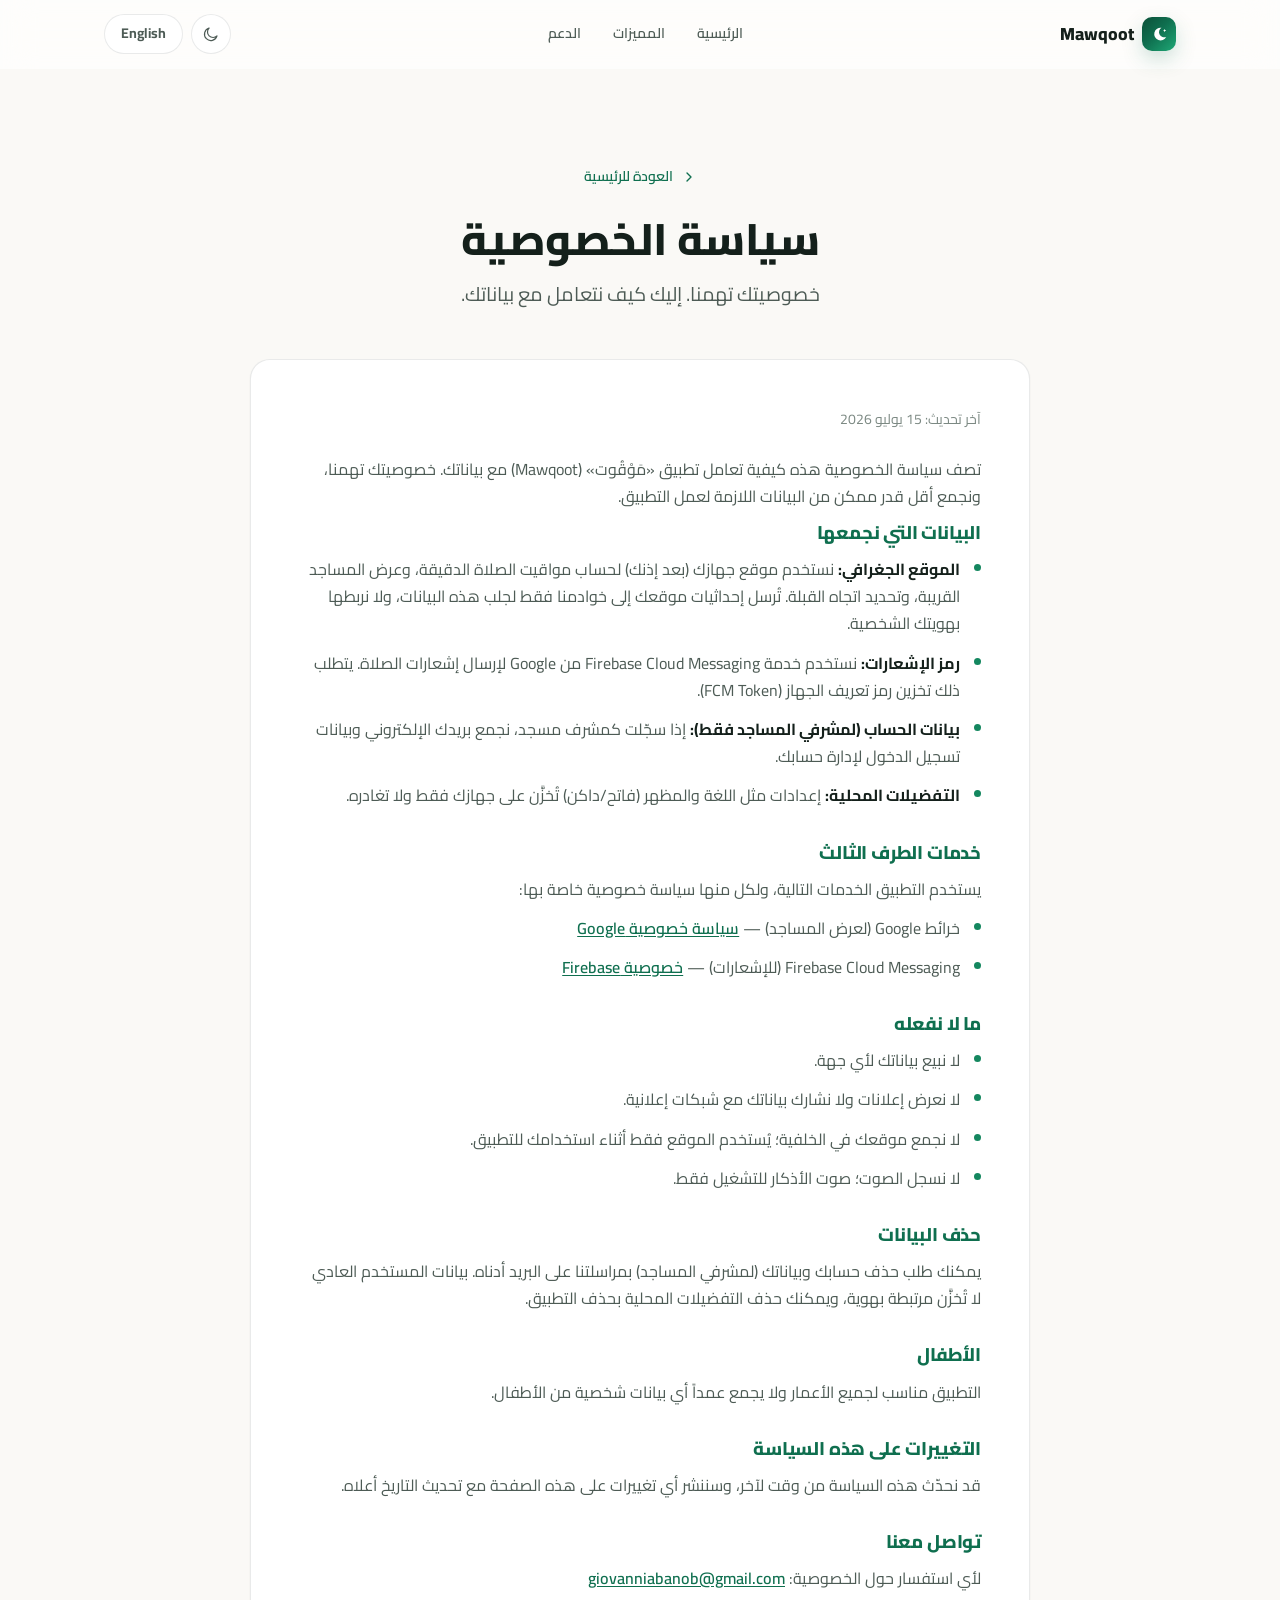
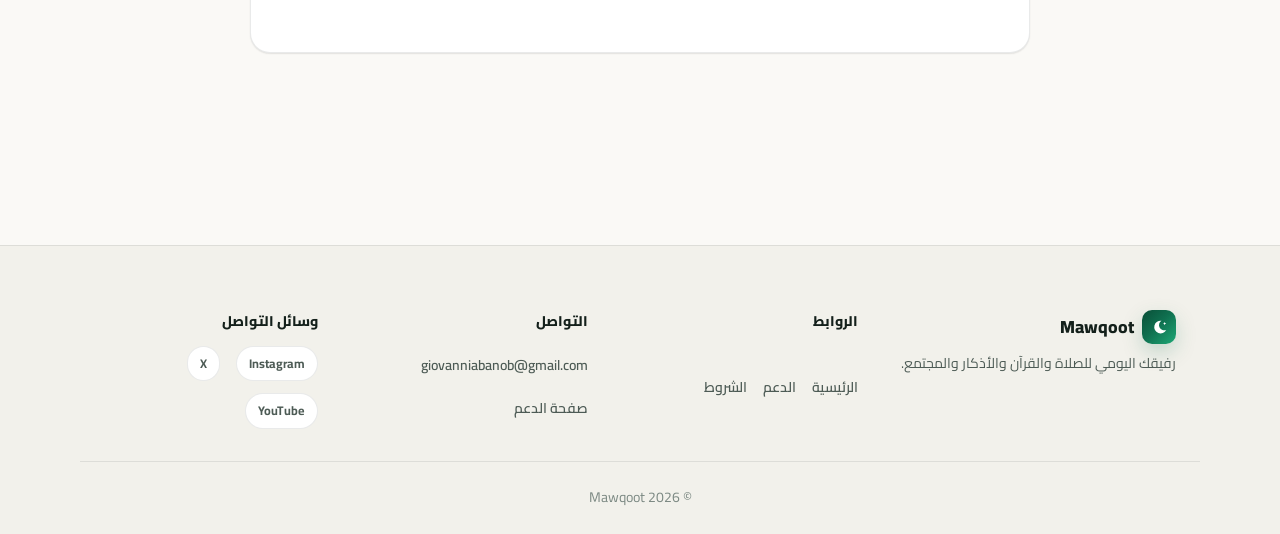
==== commit d50b11b9: "refactor" ====
--- a/privacy.html
+++ b/privacy.html
@@ -103,16 +103,33 @@
         <span class="brand-mark" aria-hidden="true"><svg viewBox="0 0 24 24" fill="currentColor"><path d="M14.5 3.5A8 8 0 1 0 20.5 15 6.5 6.5 0 0 1 14.5 3.5Z"/><path d="m18.5 5 .6 1.4L20.5 7l-1.4.6-.6 1.4-.6-1.4L16.5 7l1.4-.6.6-1.4Z"/></svg></span>
         <span>Mawqoot</span>
       </a>
-      <p data-ar="رفيقك اليومي للصلاة والقرآن والأذكار." data-en="Your daily companion for prayer, Quran, and Athkar.">رفيقك اليومي للصلاة والقرآن والأذكار.</p>
+      <p data-ar="رفيقك اليومي للصلاة والقرآن والأذكار والمجتمع." data-en="Your daily companion for prayer, Quran, Athkar, and community.">رفيقك اليومي للصلاة والقرآن والأذكار والمجتمع.</p>
     </div>
-    <nav class="footer-links" aria-label="Footer">
-      <a href="index.html" data-ar="الرئيسية" data-en="Home">الرئيسية</a>
-      <a href="support.html" data-ar="الدعم" data-en="Support">الدعم</a>
+    <div class="footer-column">
+      <span class="footer-heading" data-ar="الروابط" data-en="Links">الروابط</span>
+      <nav class="footer-links" aria-label="Footer">
+        <a href="index.html" data-ar="الرئيسية" data-en="Home">الرئيسية</a>
+        <a href="support.html" data-ar="الدعم" data-en="Support">الدعم</a>
+        <a href="terms.html" data-ar="الشروط" data-en="Terms">الشروط</a>
+      </nav>
+    </div>
+    <div class="footer-column">
+      <span class="footer-heading" data-ar="التواصل" data-en="Contact">التواصل</span>
+      <a class="footer-contact" href="mailto:giovanniabanob@gmail.com?subject=Mawqoot%20Privacy">giovanniabanob@gmail.com</a>
+      <a class="footer-contact" href="support.html" data-ar="صفحة الدعم" data-en="Support page">صفحة الدعم</a>
+    </div>
+    <nav class="footer-social" aria-label="Social media">
+      <span class="footer-heading" data-ar="وسائل التواصل" data-en="Social media">وسائل التواصل</span>
+      <div class="social-pills">
+        <span>Instagram</span>
+        <span>X</span>
+        <span>YouTube</span>
+      </div>
     </nav>
   </div>
   <div class="footer-bottom">© 2026 Mawqoot</div>
 </footer>
 
-<script src="assets/js/main.js"></script>
+<script src="assets/js/main.js?v=2"></script>
 </body>
 </html>
--- a/assets/css/style.css
+++ b/assets/css/style.css
@@ -254,6 +254,17 @@
 .btn-primary:hover { transform: translateY(-2px); box-shadow: 0 14px 32px -8px rgba(15, 111, 79, 0.55); }
 @keyframes sheen { to { transform: translateX(120%); } }
 
+.btn-secondary {
+  background: color-mix(in srgb, var(--surface) 84%, transparent);
+  border: 1px solid var(--border);
+  color: var(--text);
+}
+.btn-secondary:hover {
+  transform: translateY(-2px);
+  border-color: var(--border-strong);
+  box-shadow: var(--shadow-md);
+}
+
 .btn-store {
   background: #10151a; color: #fff; border: 1px solid rgba(255,255,255,0.1);
   padding: 0.7rem 1.4rem; gap: var(--space-3); box-shadow: var(--shadow-md);
@@ -283,9 +294,91 @@
 .orb-3 { width: 220px; height: 220px; background: var(--primary-300); bottom: -80px; inset-inline-start: 30%; animation-delay: -6s; }
 @keyframes float { 0%, 100% { transform: translateY(0) scale(1); } 50% { transform: translateY(-22px) scale(1.05); } }
 
-.hero-content { max-width: 760px; margin-inline: auto; text-align: center; }
-.hero-content h1 { font-size: var(--fs-display); margin-block: var(--space-5) var(--space-4); }
-.hero-content .tag { font-size: var(--fs-lead); color: var(--text-secondary); max-width: 560px; margin-inline: auto; }
+.hero-layout {
+  display: grid;
+  grid-template-columns: minmax(0, 1.05fr) minmax(320px, 0.95fr);
+  align-items: center;
+  gap: var(--space-8);
+}
+.hero-copy { max-width: 680px; }
+.hero-copy h1 { font-size: var(--fs-display); margin-block: var(--space-5) var(--space-4); }
+.hero-copy .tag { font-size: var(--fs-lead); color: var(--text-secondary); max-width: 620px; }
+.hero-actions {
+  display: flex;
+  gap: var(--space-3);
+  flex-wrap: wrap;
+  margin-top: var(--space-6);
+}
+.hero-status-grid {
+  display: grid;
+  grid-template-columns: repeat(2, minmax(0, 1fr));
+  gap: var(--space-3);
+  margin-top: var(--space-5);
+}
+.hero-status-card {
+  background: var(--surface-glass);
+  border: 1px solid var(--border);
+  border-radius: 22px;
+  padding: var(--space-4);
+  box-shadow: var(--shadow-sm);
+  backdrop-filter: blur(10px);
+}
+.hero-status-card strong { display: block; margin-top: var(--space-2); font-size: 1.05rem; }
+.hero-status-card p { color: var(--text-secondary); font-size: 0.9rem; margin-top: var(--space-2); }
+.hero-status-label {
+  display: inline-flex;
+  padding: 0.25rem 0.7rem;
+  border-radius: var(--radius-full);
+  background: color-mix(in srgb, var(--primary-500) 12%, transparent);
+  color: var(--primary-700);
+  font-size: 0.72rem;
+  font-weight: 800;
+}
+.hero-countdown {
+  display: grid;
+  gap: var(--space-2);
+  margin-top: var(--space-3);
+}
+.hero-countdown span {
+  font-size: 1.4rem;
+  font-weight: 800;
+  letter-spacing: 0.04em;
+}
+.hero-countdown-bar {
+  height: 8px;
+  border-radius: var(--radius-full);
+  background: color-mix(in srgb, var(--surface) 68%, transparent);
+  overflow: hidden;
+}
+.hero-countdown-bar span {
+  display: block;
+  height: 100%;
+  width: 0;
+  border-radius: inherit;
+  background: var(--gradient-brand);
+}
+.hero-demo-switcher {
+  display: flex;
+  flex-wrap: wrap;
+  gap: var(--space-2);
+  margin-top: var(--space-5);
+}
+.demo-pill {
+  padding: 0.55rem 0.95rem;
+  border-radius: var(--radius-full);
+  border: 1px solid var(--border);
+  background: color-mix(in srgb, var(--surface) 84%, transparent);
+  color: var(--text-secondary);
+  font-size: 0.8rem;
+  font-weight: 700;
+  transition: transform var(--dur-fast) var(--ease-out), border-color var(--dur-fast) var(--ease-out), background var(--dur-fast) var(--ease-out), color var(--dur-fast) var(--ease-out);
+}
+.demo-pill:hover, .demo-pill.is-active {
+  background: var(--gradient-brand);
+  color: #fff;
+  border-color: transparent;
+  transform: translateY(-1px);
+}
 
 .hero-chips { display: flex; justify-content: center; gap: var(--space-3); margin-top: var(--space-6); flex-wrap: wrap; }
 .hero-chip {
@@ -303,6 +396,215 @@
 @keyframes bob { 0%, 100% { transform: translateY(0); } 50% { transform: translateY(-6px); } }
 
 .badges { display: flex; gap: var(--space-4); justify-content: center; flex-wrap: wrap; margin-top: var(--space-7); }
+
+.hero-visual {
+  position: relative;
+  min-height: 640px;
+  display: flex;
+  align-items: center;
+  justify-content: center;
+}
+.phone-mockup {
+  position: absolute;
+  border-radius: 34px;
+  padding: 12px;
+  background: linear-gradient(180deg, rgba(255,255,255,0.92), rgba(246,243,236,0.92));
+  border: 1px solid rgba(255,255,255,0.5);
+  box-shadow: var(--shadow-lg);
+  backdrop-filter: blur(10px);
+}
+:root[data-theme="dark"] .phone-mockup {
+  background: linear-gradient(180deg, rgba(27,33,30,0.96), rgba(17,21,19,0.96));
+  border-color: rgba(255,255,255,0.06);
+}
+.phone-mockup--back {
+  width: min(290px, 82vw);
+  inset-inline-start: 6%;
+  bottom: 14%;
+  transform: rotate(-8deg);
+  --r: -8deg;
+  animation: floatPhone 8s var(--ease-in-out) infinite;
+}
+.phone-mockup--front {
+  width: min(320px, 86vw);
+  inset-inline-end: 2%;
+  top: 4%;
+  transform: rotate(4deg);
+  z-index: 1;
+  --r: 4deg;
+  animation: floatPhone 8s var(--ease-in-out) infinite 0.8s;
+}
+@keyframes floatPhone {
+  0%, 100% { transform: translateY(0) rotate(var(--r, 0deg)); }
+  50% { transform: translateY(-14px) rotate(var(--r, 0deg)); }
+}
+.phone-screen {
+  border-radius: 26px;
+  padding: var(--space-4);
+  background: linear-gradient(180deg, rgba(255,255,255,0.95), rgba(243,239,231,0.94));
+  border: 1px solid rgba(20,24,22,0.08);
+  min-height: 600px;
+  display: flex;
+  flex-direction: column;
+  gap: var(--space-3);
+}
+:root[data-theme="dark"] .phone-screen {
+  background: linear-gradient(180deg, rgba(21,27,24,0.98), rgba(16,20,18,0.96));
+  border-color: rgba(255,255,255,0.06);
+}
+.phone-topbar {
+  display: flex;
+  justify-content: space-between;
+  align-items: center;
+  font-size: 0.72rem;
+  color: var(--text-secondary);
+  font-weight: 700;
+}
+.phone-status {
+  display: inline-flex;
+  align-items: center;
+  gap: 0.2rem;
+}
+.phone-status span {
+  width: 4px;
+  height: 4px;
+  border-radius: 50%;
+  background: currentColor;
+  opacity: 0.7;
+}
+.screen-title {
+  font-size: 1.05rem;
+  font-weight: 800;
+  color: var(--text);
+}
+.screen-pill {
+  display: inline-flex;
+  align-self: flex-start;
+  border-radius: var(--radius-full);
+  padding: 0.28rem 0.7rem;
+  font-size: 0.7rem;
+  font-weight: 800;
+  background: color-mix(in srgb, var(--primary-500) 10%, transparent);
+  color: var(--primary-700);
+}
+.screen-pill.gold {
+  background: color-mix(in srgb, var(--gold-500) 18%, transparent);
+  color: #836a13;
+}
+.next-prayer {
+  background: linear-gradient(180deg, color-mix(in srgb, var(--primary-500) 14%, transparent), color-mix(in srgb, var(--gold-500) 14%, transparent));
+  border: 1px solid color-mix(in srgb, var(--primary-500) 14%, var(--border));
+  border-radius: 22px;
+  padding: var(--space-4);
+  display: flex;
+  flex-direction: column;
+  gap: var(--space-2);
+  box-shadow: var(--shadow-sm);
+}
+.next-prayer strong { font-size: 1.4rem; }
+.next-prayer p { color: var(--text-secondary); font-size: var(--fs-small); }
+.time-list {
+  display: grid;
+  gap: var(--space-2);
+}
+.time-list div {
+  display: flex;
+  justify-content: space-between;
+  align-items: center;
+  padding: 0.85rem 1rem;
+  border-radius: 18px;
+  background: color-mix(in srgb, var(--surface) 82%, transparent);
+  border: 1px solid var(--border);
+  color: var(--text-secondary);
+}
+.time-list strong { color: var(--text); }
+.time-list--active {
+  border-color: color-mix(in srgb, var(--primary-500) 26%, var(--border));
+  background: linear-gradient(135deg, color-mix(in srgb, var(--primary-500) 14%, transparent), color-mix(in srgb, var(--gold-500) 10%, transparent));
+}
+.screen-card {
+  display: grid;
+  gap: var(--space-2);
+  padding: var(--space-4);
+  border-radius: 22px;
+  background: linear-gradient(180deg, color-mix(in srgb, var(--primary-500) 10%, transparent), color-mix(in srgb, var(--surface) 82%, transparent));
+  border: 1px solid var(--border);
+}
+.screen-card--light strong { font-size: 1.25rem; }
+.screen-card--light p { color: var(--text-secondary); font-size: 0.9rem; }
+.screen-list {
+  display: grid;
+  gap: var(--space-2);
+  margin-top: auto;
+}
+.screen-list span {
+  display: grid;
+  grid-template-columns: auto 1fr auto;
+  align-items: center;
+  gap: var(--space-2);
+  padding: 0.8rem 0.95rem;
+  border-radius: 18px;
+  background: color-mix(in srgb, var(--surface) 76%, transparent);
+  border: 1px solid var(--border);
+}
+.screen-list i {
+  width: 9px;
+  height: 9px;
+  border-radius: 50%;
+  background: var(--primary-500);
+  box-shadow: 0 0 0 6px color-mix(in srgb, var(--primary-500) 12%, transparent);
+}
+.screen-list strong { font-size: 0.9rem; }
+.screen-list small { color: var(--text-tertiary); font-size: 0.72rem; }
+.hero-float-card {
+  position: absolute;
+  inset-inline-end: 0;
+  bottom: 8%;
+  z-index: 2;
+  padding: var(--space-4) var(--space-5);
+  max-width: 220px;
+  border-radius: 24px;
+  background: var(--surface-glass);
+  border: 1px solid var(--border);
+  box-shadow: var(--shadow-lg);
+  backdrop-filter: blur(18px) saturate(180%);
+}
+.hero-float-card strong { display: block; margin-top: var(--space-2); line-height: 1.35; }
+.hero-float-label {
+  display: inline-flex;
+  padding: 0.22rem 0.7rem;
+  border-radius: var(--radius-full);
+  background: color-mix(in srgb, var(--gold-500) 16%, transparent);
+  color: #866b0f;
+  font-size: 0.7rem;
+  font-weight: 800;
+}
+
+.screen-title, .screen-card, .time-list div, .mini-feature-card, .trust-card, .future-card, .hero-status-card {
+  transition: transform var(--dur-base) var(--ease-out), border-color var(--dur-base) var(--ease-out), box-shadow var(--dur-base) var(--ease-out), background var(--dur-base) var(--ease-out);
+}
+.demo-shift {
+  animation: demoShift 380ms var(--ease-out);
+}
+@keyframes demoShift {
+  from { opacity: 0.55; transform: translateY(6px); }
+  to { opacity: 1; transform: translateY(0); }
+}
+.time-list--active {
+  position: relative;
+  overflow: hidden;
+}
+.time-list--active::after {
+  content: "";
+  position: absolute;
+  inset: 0;
+  background: linear-gradient(90deg, transparent, rgba(255,255,255,0.08), transparent);
+  animation: activeSweep 2.8s linear infinite;
+}
+@keyframes activeSweep {
+  from { transform: translateX(-100%); }
+  to { transform: translateX(100%); }
+}
 
 /* ---------- Scroll indicator ---------- */
 .scroll-indicator {
@@ -344,6 +646,290 @@
 }
 
 #features { scroll-margin-top: var(--nav-h); }
+#story, #trust { scroll-margin-top: var(--nav-h); }
+#future { scroll-margin-top: var(--nav-h); }
+
+.section-alt {
+  background: linear-gradient(180deg, color-mix(in srgb, var(--bg-alt) 72%, transparent), color-mix(in srgb, var(--bg) 92%, transparent));
+  border-block: 1px solid var(--border);
+}
+
+/* ---------- Story ---------- */
+.story-panel {
+  display: grid;
+  grid-template-columns: minmax(0, 1fr) auto minmax(0, 1fr);
+  gap: var(--space-4);
+  align-items: center;
+  max-width: 980px;
+  margin-inline: auto;
+}
+.story-block {
+  background: var(--surface);
+  border: 1px solid var(--border);
+  border-radius: var(--radius-lg);
+  padding: var(--space-6);
+  box-shadow: var(--shadow-sm);
+}
+.story-block--solution {
+  background: linear-gradient(135deg, color-mix(in srgb, var(--primary-500) 9%, var(--surface)), color-mix(in srgb, var(--gold-500) 8%, var(--surface)));
+  border-color: color-mix(in srgb, var(--primary-500) 16%, var(--border));
+}
+.story-label {
+  display: inline-flex;
+  margin-bottom: var(--space-3);
+  padding: 0.28rem 0.7rem;
+  border-radius: var(--radius-full);
+  background: color-mix(in srgb, var(--primary-500) 12%, transparent);
+  color: var(--primary-700);
+  font-size: 0.72rem;
+  font-weight: 800;
+}
+.story-block p { color: var(--text-secondary); font-size: var(--fs-lead); }
+.story-bridge {
+  width: 64px;
+  height: 64px;
+  border-radius: 50%;
+  display: grid;
+  place-items: center;
+  background: var(--gradient-brand);
+  color: #fff;
+  box-shadow: var(--shadow-glow);
+  position: relative;
+}
+.story-bridge span {
+  position: absolute;
+  inset: -14px;
+  border-radius: 50%;
+  border: 1px solid color-mix(in srgb, var(--primary-500) 28%, transparent);
+}
+.story-bridge svg { width: 24px; height: 24px; }
+
+/* ---------- Feature groups ---------- */
+.feature-groups {
+  display: grid;
+  grid-template-columns: repeat(12, minmax(0, 1fr));
+  gap: var(--space-5);
+}
+.feature-group {
+  grid-column: span 4;
+  background: var(--surface);
+  border: 1px solid var(--border);
+  border-radius: var(--radius-lg);
+  padding: var(--space-6);
+  box-shadow: var(--shadow-sm);
+}
+.feature-group--featured {
+  grid-column: span 12;
+  display: grid;
+  grid-template-columns: minmax(0, 0.9fr) minmax(0, 1.1fr);
+  gap: var(--space-5);
+  align-items: start;
+  background: linear-gradient(135deg, color-mix(in srgb, var(--primary-500) 5%, var(--surface)), color-mix(in srgb, var(--gold-500) 5%, var(--surface)));
+}
+.feature-group-head h3 {
+  font-size: 1.4rem;
+  margin-block: var(--space-3) var(--space-2);
+}
+.feature-group-head p { color: var(--text-secondary); }
+.feature-group-cards {
+  display: grid;
+  grid-template-columns: repeat(2, minmax(0, 1fr));
+  gap: var(--space-4);
+}
+.mini-feature-card {
+  background: color-mix(in srgb, var(--bg) 48%, var(--surface));
+  border: 1px solid var(--border);
+  border-radius: 22px;
+  padding: var(--space-5);
+  box-shadow: var(--shadow-sm);
+}
+.mini-feature-card .icon-badge {
+  width: 46px;
+  height: 46px;
+  margin-bottom: var(--space-4);
+}
+.mini-feature-card h4 { font-size: 1rem; margin-bottom: var(--space-2); }
+.mini-feature-card p { color: var(--text-secondary); font-size: 0.92rem; }
+
+/* ---------- Trust ---------- */
+.trust-grid {
+  display: grid;
+  grid-template-columns: repeat(4, minmax(0, 1fr));
+  gap: var(--space-4);
+  max-width: 1120px;
+  margin-inline: auto;
+}
+.trust-card {
+  background: var(--surface);
+  border: 1px solid var(--border);
+  border-radius: var(--radius-lg);
+  padding: var(--space-5);
+  box-shadow: var(--shadow-sm);
+}
+.trust-icon {
+  width: 50px;
+  height: 50px;
+  border-radius: 18px;
+  display: grid;
+  place-items: center;
+  background: color-mix(in srgb, var(--primary-500) 12%, transparent);
+  color: var(--primary-700);
+  margin-bottom: var(--space-4);
+}
+.trust-icon svg { width: 22px; height: 22px; }
+.trust-card h3 { font-size: 1.02rem; margin-bottom: var(--space-2); }
+.trust-card p { color: var(--text-secondary); font-size: 0.92rem; }
+
+/* ---------- Future ideas ---------- */
+.future-grid {
+  display: grid;
+  grid-template-columns: repeat(4, minmax(0, 1fr));
+  gap: var(--space-4);
+}
+.future-card {
+  background: var(--surface);
+  border: 1px solid var(--border);
+  border-radius: var(--radius-lg);
+  padding: var(--space-5);
+  box-shadow: var(--shadow-sm);
+  overflow: hidden;
+  position: relative;
+}
+.future-card h3 { font-size: 1.05rem; margin-top: var(--space-2); margin-bottom: var(--space-2); }
+.future-card p { color: var(--text-secondary); font-size: 0.92rem; }
+.future-kicker {
+  display: inline-flex;
+  padding: 0.25rem 0.7rem;
+  border-radius: var(--radius-full);
+  background: color-mix(in srgb, var(--gold-500) 18%, transparent);
+  color: #866b0f;
+  font-size: 0.72rem;
+  font-weight: 800;
+}
+.future-counter {
+  display: flex;
+  align-items: end;
+  justify-content: space-between;
+  gap: var(--space-3);
+  margin-top: var(--space-5);
+}
+.future-counter strong {
+  font-size: clamp(1.5rem, 1.25rem + 1vw, 2.35rem);
+  line-height: 1;
+  letter-spacing: 0.05em;
+}
+.future-counter span {
+  font-size: 0.85rem;
+  color: var(--text-secondary);
+}
+.map-preview {
+  position: relative;
+  min-height: 170px;
+  border-radius: 22px;
+  margin-top: var(--space-4);
+  background:
+    radial-gradient(circle at 20% 30%, color-mix(in srgb, var(--primary-500) 16%, transparent) 0 7px, transparent 8px),
+    radial-gradient(circle at 68% 64%, color-mix(in srgb, var(--gold-500) 18%, transparent) 0 8px, transparent 9px),
+    linear-gradient(135deg, color-mix(in srgb, var(--primary-500) 8%, transparent), color-mix(in srgb, var(--surface) 96%, transparent));
+  border: 1px solid var(--border);
+  overflow: hidden;
+}
+.map-grid {
+  position: absolute;
+  inset: 0;
+  background-image:
+    linear-gradient(rgba(255,255,255,0.06) 1px, transparent 1px),
+    linear-gradient(90deg, rgba(255,255,255,0.06) 1px, transparent 1px);
+  background-size: 28px 28px;
+  opacity: 0.8;
+}
+.map-pin {
+  position: absolute;
+  width: 14px;
+  height: 14px;
+  border-radius: 50%;
+  background: var(--primary-400);
+  box-shadow: 0 0 0 8px color-mix(in srgb, var(--primary-500) 12%, transparent);
+  animation: pinPulse 2.3s var(--ease-in-out) infinite;
+}
+.pin-1 { inset-inline-start: 24%; top: 32%; }
+.pin-2 { inset-inline-start: 54%; top: 58%; background: var(--gold-400); animation-delay: -0.6s; }
+.pin-3 { inset-inline-start: 78%; top: 24%; animation-delay: -1.2s; }
+@keyframes pinPulse {
+  0%, 100% { transform: scale(1); }
+  50% { transform: scale(1.18); }
+}
+.ecosystem-orbit {
+  position: relative;
+  min-height: 180px;
+  margin-top: var(--space-4);
+}
+.orbit-center,
+.orbit-item {
+  position: absolute;
+  inset-inline-start: 50%;
+  top: 50%;
+  transform: translate(-50%, -50%);
+}
+.orbit-center {
+  width: 68px;
+  height: 68px;
+  border-radius: 50%;
+  background: var(--gradient-brand);
+  box-shadow: var(--shadow-glow);
+}
+.orbit-item {
+  min-width: 72px;
+  padding: 0.34rem 0.7rem;
+  border-radius: var(--radius-full);
+  background: var(--surface);
+  border: 1px solid var(--border);
+  font-size: 0.72rem;
+  font-weight: 800;
+  color: var(--text-secondary);
+  text-align: center;
+  box-shadow: var(--shadow-sm);
+}
+.orbit-1 { animation: orbitA 7s linear infinite; }
+.orbit-2 { animation: orbitB 9s linear infinite; }
+.orbit-3 { animation: orbitC 11s linear infinite; }
+.orbit-4 { animation: orbitD 13s linear infinite; }
+@keyframes orbitA { from { transform: translate(-50%, -50%) rotate(0deg) translateX(78px) rotate(0deg); } to { transform: translate(-50%, -50%) rotate(360deg) translateX(78px) rotate(-360deg); } }
+@keyframes orbitB { from { transform: translate(-50%, -50%) rotate(90deg) translateX(58px) rotate(-90deg); } to { transform: translate(-50%, -50%) rotate(450deg) translateX(58px) rotate(-450deg); } }
+@keyframes orbitC { from { transform: translate(-50%, -50%) rotate(180deg) translateX(94px) rotate(-180deg); } to { transform: translate(-50%, -50%) rotate(540deg) translateX(94px) rotate(-540deg); } }
+@keyframes orbitD { from { transform: translate(-50%, -50%) rotate(270deg) translateX(70px) rotate(-270deg); } to { transform: translate(-50%, -50%) rotate(630deg) translateX(70px) rotate(-630deg); } }
+.video-teaser {
+  min-height: 170px;
+  margin-top: var(--space-4);
+  border-radius: 22px;
+  background:
+    radial-gradient(circle at 50% 50%, rgba(255,255,255,0.14), transparent 34%),
+    linear-gradient(135deg, color-mix(in srgb, var(--primary-500) 24%, var(--surface)), color-mix(in srgb, var(--gold-500) 12%, var(--surface)));
+  border: 1px solid var(--border);
+  position: relative;
+  overflow: hidden;
+}
+.video-teaser::before {
+  content: "";
+  position: absolute;
+  inset: 14px;
+  border-radius: 18px;
+  border: 1px solid rgba(255,255,255,0.08);
+}
+.play-badge {
+  width: 58px;
+  height: 58px;
+  border-radius: 50%;
+  display: grid;
+  place-items: center;
+  position: absolute;
+  inset: 50% auto auto 50%;
+  transform: translate(-50%, -50%);
+  background: rgba(255,255,255,0.9);
+  color: var(--primary-700);
+  box-shadow: var(--shadow-lg);
+}
+.play-badge svg { width: 22px; height: 22px; margin-inline-start: 3px; }
 
 /* ---------- Feature cards ---------- */
 .features-grid { display: grid; grid-template-columns: repeat(auto-fit, minmax(270px, 1fr)); gap: var(--space-5); }
@@ -386,13 +972,48 @@
 .site-footer { border-top: 1px solid var(--border); background: var(--bg-alt); margin-top: var(--space-9); }
 .footer-inner {
   max-width: 1120px; margin-inline: auto; padding: var(--space-8) var(--space-5) var(--space-6);
-  display: flex; flex-wrap: wrap; justify-content: space-between; gap: var(--space-6);
+  display: grid; grid-template-columns: 1.2fr 1fr 1fr 0.9fr;
+  gap: var(--space-6);
+}
+.footer-column,
+.footer-social {
+  display: grid;
+  gap: var(--space-3);
 }
 .footer-brand p { color: var(--text-secondary); font-size: var(--fs-small); margin-top: var(--space-2); max-width: 280px; }
-.footer-links { display: flex; gap: var(--space-6); }
+.footer-contact {
+  font-size: var(--fs-small);
+  font-weight: 600;
+  color: var(--text-secondary);
+  transition: color var(--dur-fast) var(--ease-out);
+}
+.footer-contact:hover { color: var(--primary-600); }
+:root[data-theme="dark"] .footer-contact:hover { color: var(--primary-300); }
+.footer-heading {
+  font-size: var(--fs-small);
+  font-weight: 800;
+  color: var(--text);
+}
+.footer-links,
+.social-pills {
+  display: flex;
+  flex-wrap: wrap;
+  gap: var(--space-3) var(--space-4);
+}
 .footer-links a { font-size: var(--fs-small); font-weight: 600; color: var(--text-secondary); transition: color var(--dur-fast) var(--ease-out); }
 .footer-links a:hover { color: var(--primary-600); }
 :root[data-theme="dark"] .footer-links a:hover { color: var(--primary-300); }
+.social-pills span {
+  display: inline-flex;
+  align-items: center;
+  padding: 0.38rem 0.75rem;
+  border-radius: var(--radius-full);
+  border: 1px solid var(--border);
+  background: var(--surface);
+  color: var(--text-secondary);
+  font-size: 0.78rem;
+  font-weight: 700;
+}
 .footer-bottom {
   max-width: 1120px; margin-inline: auto; padding: var(--space-5); border-top: 1px solid var(--border);
   font-size: var(--fs-small); color: var(--text-tertiary); text-align: center;
@@ -466,7 +1087,25 @@
   .section { padding-block: var(--space-8); }
   .hero { padding-block: var(--space-8) var(--space-7); }
   .prose-card, .contact-card { padding: var(--space-5); }
-  .footer-inner { flex-direction: column; }
+  .hero-layout { grid-template-columns: 1fr; gap: var(--space-6); }
+  .hero-copy { text-align: center; margin-inline: auto; }
+  .hero-copy .tag { margin-inline: auto; }
+  .hero-actions, .badges, .hero-chips { justify-content: center; }
+  .hero-status-grid { grid-template-columns: 1fr; }
+  .hero-demo-switcher { justify-content: center; }
+  .hero-visual { min-height: 560px; }
+  .phone-mockup--back { inset-inline-start: -2%; bottom: 18%; }
+  .phone-mockup--front { inset-inline-end: -2%; top: 2%; }
+  .hero-float-card { left: 50%; right: auto; transform: translateX(-50%); bottom: 2%; }
+  .story-panel { grid-template-columns: 1fr; }
+  .story-bridge { margin-inline: auto; transform: rotate(90deg); }
+  .feature-groups, .trust-grid { grid-template-columns: 1fr; }
+  .feature-group--featured { grid-template-columns: 1fr; }
+  .feature-group-cards { grid-template-columns: 1fr; }
+  .future-grid { grid-template-columns: 1fr; }
+  .footer-inner { grid-template-columns: 1fr; }
+  .footer-contact { justify-self: start; }
+  .footer-links, .social-pills { gap: var(--space-2) var(--space-3); }
 }
 
 @media (min-width: 1440px) {
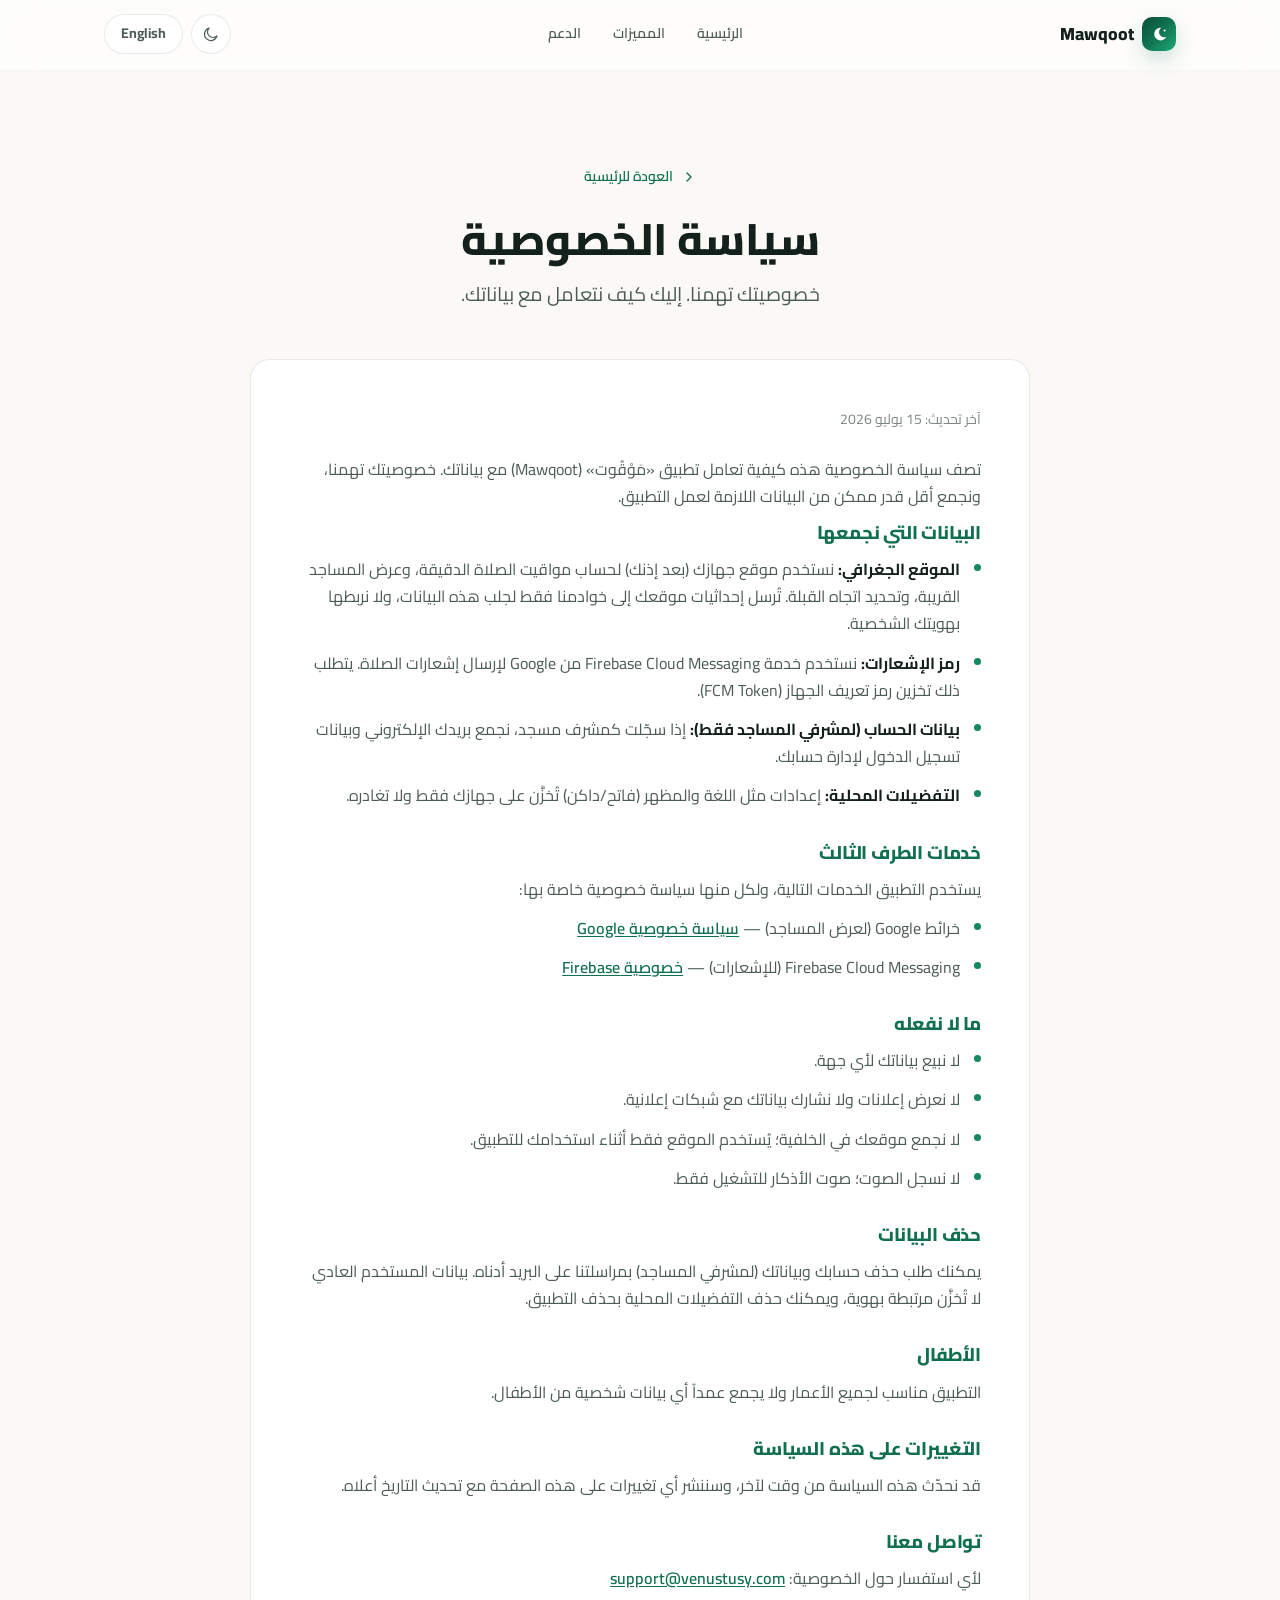
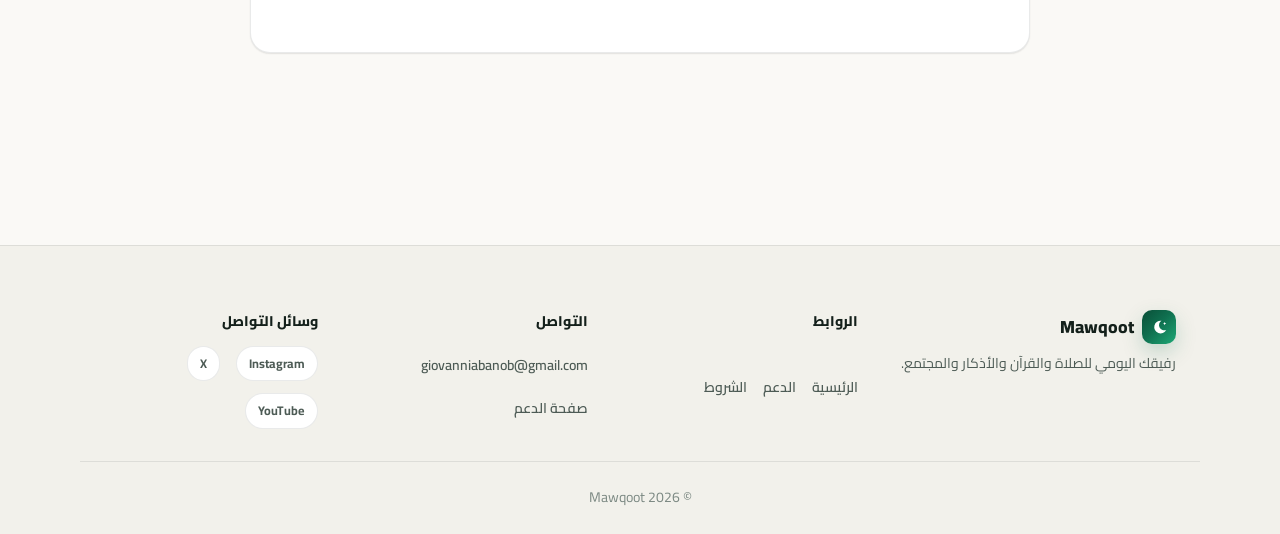
==== commit 7926c664: "google play store link" ====
--- a/privacy.html
+++ b/privacy.html
@@ -90,7 +90,7 @@
         <p data-ar="قد نحدّث هذه السياسة من وقت لآخر، وسننشر أي تغييرات على هذه الصفحة مع تحديث التاريخ أعلاه." data-en="We may update this policy from time to time. Changes will be posted on this page with an updated date above.">قد نحدّث هذه السياسة من وقت لآخر، وسننشر أي تغييرات على هذه الصفحة مع تحديث التاريخ أعلاه.</p>
 
         <h2 data-ar="تواصل معنا" data-en="Contact Us">تواصل معنا</h2>
-        <p><span data-ar="لأي استفسار حول الخصوصية:" data-en="For privacy questions:">لأي استفسار حول الخصوصية:</span> <a href="mailto:giovanniabanob@gmail.com">giovanniabanob@gmail.com</a></p>
+        <p><span data-ar="لأي استفسار حول الخصوصية:" data-en="For privacy questions:">لأي استفسار حول الخصوصية:</span> <a href="mailto:support@venustusy.com">support@venustusy.com</a></p>
       </div>
     </div>
   </section>
--- a/assets/css/style.css
+++ b/assets/css/style.css
@@ -268,6 +268,11 @@
 .btn-store {
   background: #10151a; color: #fff; border: 1px solid rgba(255,255,255,0.1);
   padding: 0.7rem 1.4rem; gap: var(--space-3); box-shadow: var(--shadow-md);
+}
+.btn-store.is-disabled {
+  opacity: 0.7;
+  cursor: default;
+  pointer-events: none;
 }
 .btn-store:hover { transform: translateY(-3px); box-shadow: var(--shadow-lg); }
 .btn-store svg { width: 24px; height: 24px; flex-shrink: 0; }
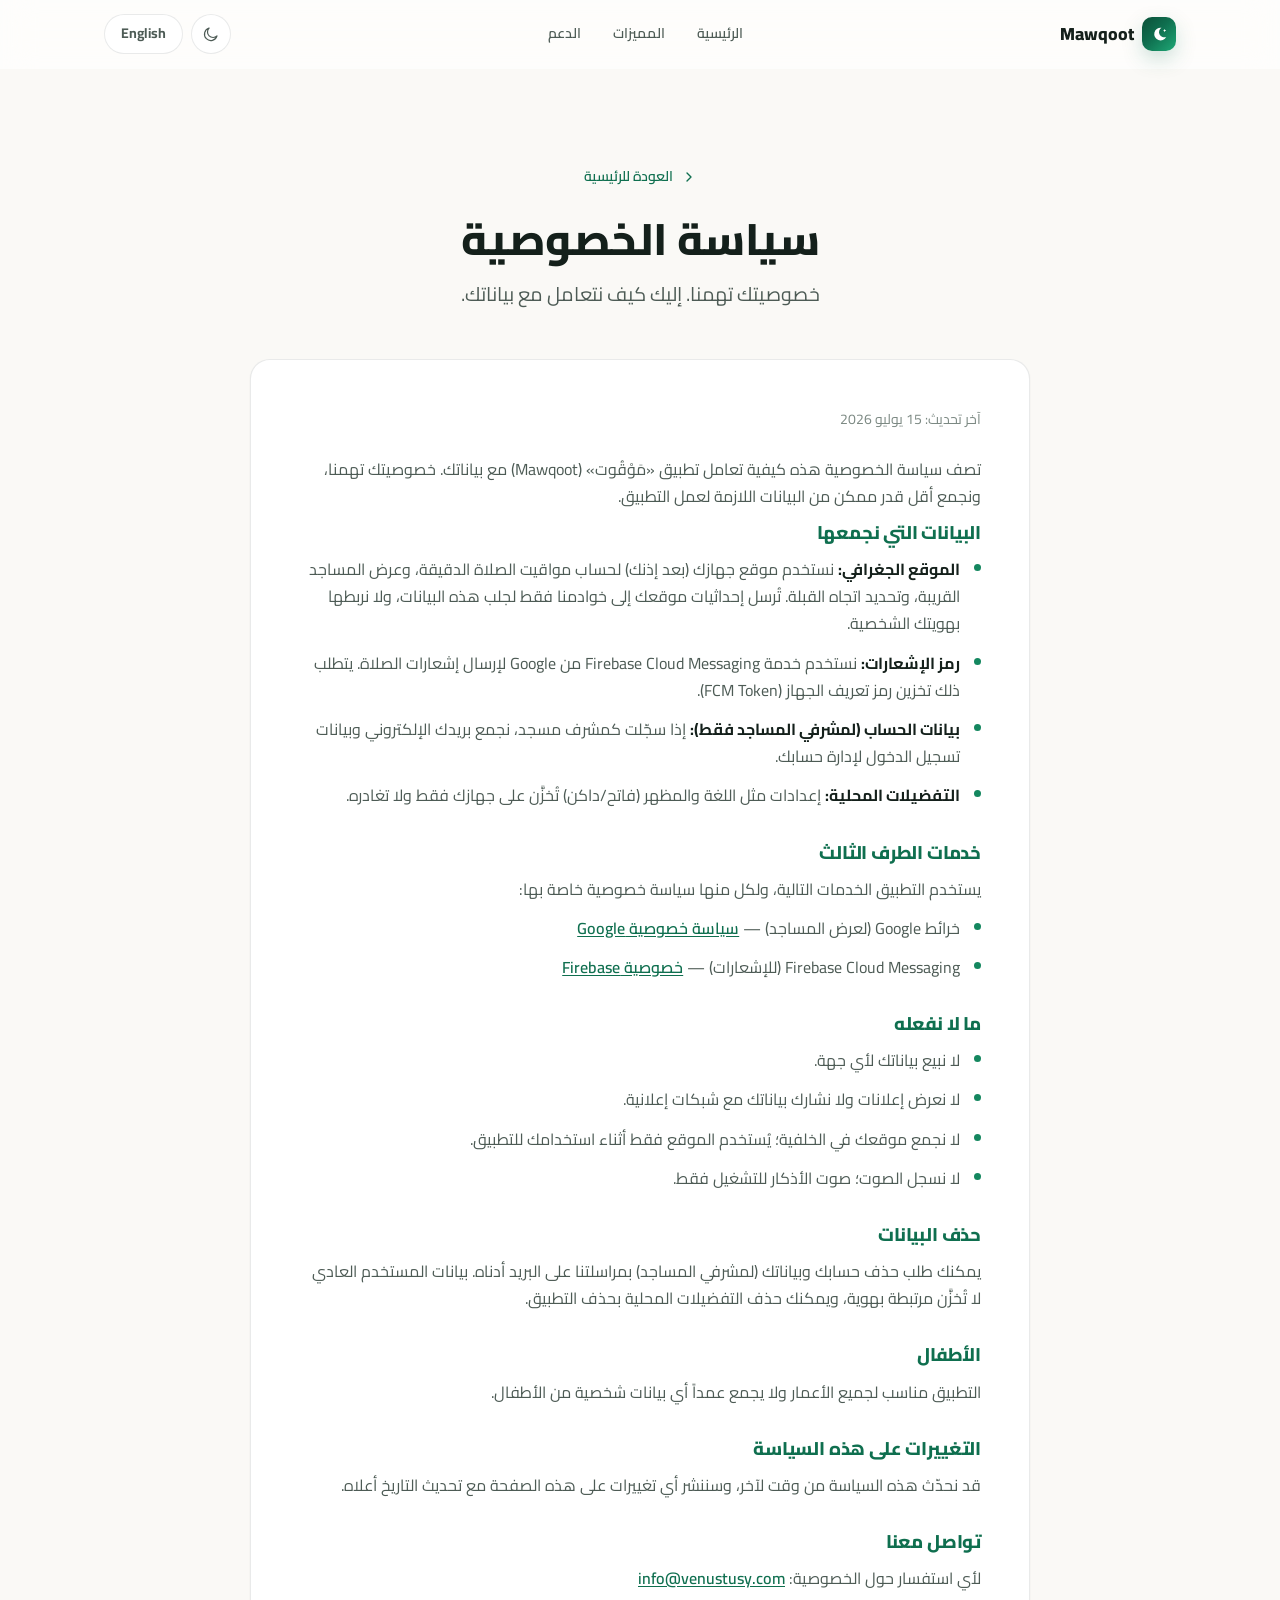
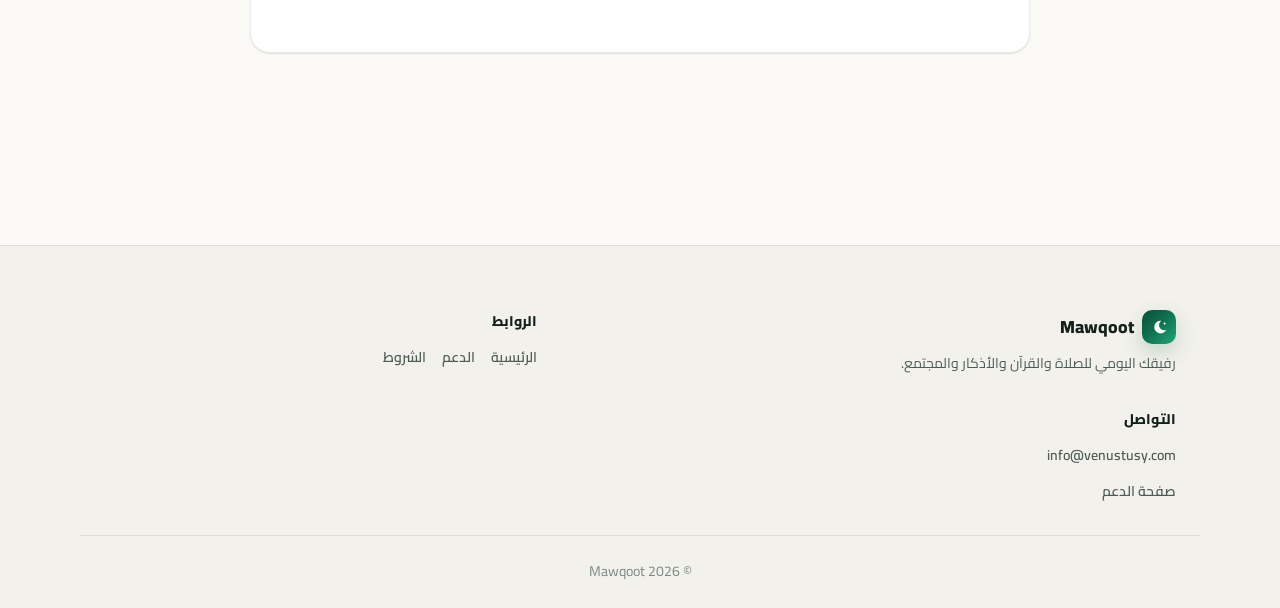
==== commit 9ccd9e06: "Make site responsive; fix dark-mode contrast and a11y issues Responsive - Add mobile nav: hamburger " ====
--- a/privacy.html
+++ b/privacy.html
@@ -4,12 +4,23 @@
 <meta charset="UTF-8">
 <meta name="viewport" content="width=device-width, initial-scale=1.0">
 <title>سياسة الخصوصية — Mawqoot Privacy Policy</title>
-<meta name="theme-color" content="#0a4f38">
+<meta name="description" content="Mawqoot privacy policy — what data the app collects, how it is used, and how to contact us. سياسة خصوصية تطبيق مَوْقُوت: البيانات التي نجمعها وكيفية استخدامها." />
+    <meta name="theme-color" content="#0a4f38">
 <link rel="icon" href="data:image/svg+xml,%3Csvg xmlns='http://www.w3.org/2000/svg' viewBox='0 0 24 24'%3E%3Cpath fill='%230f6f4f' d='M14.5 3.5A8 8 0 1 0 20.5 15 6.5 6.5 0 0 1 14.5 3.5Z'/%3E%3Cpath fill='%23c9a227' d='m18.5 5 .6 1.4L20.5 7l-1.4.6-.6 1.4-.6-1.4L16.5 7l1.4-.6.6-1.4Z'/%3E%3C/svg%3E">
 <link rel="preconnect" href="https://fonts.googleapis.com">
 <link rel="preconnect" href="https://fonts.gstatic.com" crossorigin>
 <link href="https://fonts.googleapis.com/css2?family=Cairo:wght@400;500;600;700;800;900&display=swap" rel="stylesheet">
-<link rel="stylesheet" href="assets/css/style.css">
+<script>
+/* Applied before first paint so a saved theme/language never flashes the wrong one. */
+(function(){try{
+  var t=localStorage.getItem('iqamaTheme');
+  if(t){document.documentElement.setAttribute('data-theme',t);}
+  var l=localStorage.getItem('iqamaLang');
+  if(l){document.documentElement.lang=l;document.documentElement.dir=(l==='ar'?'rtl':'ltr');}
+}catch(e){}})();
+</script>
+
+<link rel="stylesheet" href="assets/css/style.css?v=4">
 </head>
 <body>
 <a class="skip-link" href="#main" data-ar="تخطَّ إلى المحتوى" data-en="Skip to content">تخطَّ إلى المحتوى</a>
@@ -22,7 +33,7 @@
       </span>
       <span>Mawqoot</span>
     </a>
-    <nav class="nav-links" aria-label="Primary">
+    <nav class="nav-links" id="navLinks" aria-label="Primary">
       <a href="index.html" data-ar="الرئيسية" data-en="Home">الرئيسية</a>
       <a href="index.html#features" data-ar="المميزات" data-en="Features">المميزات</a>
       <a href="support.html" data-ar="الدعم" data-en="Support">الدعم</a>
@@ -33,6 +44,9 @@
         <svg class="icon-sun" viewBox="0 0 24 24" fill="none" stroke="currentColor" stroke-width="1.6" stroke-linecap="round" stroke-linejoin="round"><circle cx="12" cy="12" r="4.2"/><path d="M12 2.5v2.2M12 19.3v2.2M4.2 4.2l1.6 1.6M18.2 18.2l1.6 1.6M2.5 12h2.2M19.3 12h2.2M4.2 19.8l1.6-1.6M18.2 5.8l1.6-1.6"/></svg>
       </button>
       <button class="icon-btn lang-btn" id="langBtn" type="button">English</button>
+      <button class="icon-btn nav-toggle" id="navToggle" type="button" aria-expanded="false" aria-controls="navLinks" aria-label="Menu">
+        <span class="bars" aria-hidden="true"><span></span></span>
+      </button>
     </div>
   </div>
 </header>
@@ -90,7 +104,7 @@
         <p data-ar="قد نحدّث هذه السياسة من وقت لآخر، وسننشر أي تغييرات على هذه الصفحة مع تحديث التاريخ أعلاه." data-en="We may update this policy from time to time. Changes will be posted on this page with an updated date above.">قد نحدّث هذه السياسة من وقت لآخر، وسننشر أي تغييرات على هذه الصفحة مع تحديث التاريخ أعلاه.</p>
 
         <h2 data-ar="تواصل معنا" data-en="Contact Us">تواصل معنا</h2>
-        <p><span data-ar="لأي استفسار حول الخصوصية:" data-en="For privacy questions:">لأي استفسار حول الخصوصية:</span> <a href="mailto:support@venustusy.com">support@venustusy.com</a></p>
+        <p><span data-ar="لأي استفسار حول الخصوصية:" data-en="For privacy questions:">لأي استفسار حول الخصوصية:</span> <a href="mailto:info@venustusy.com">info@venustusy.com</a></p>
       </div>
     </div>
   </section>
@@ -115,21 +129,13 @@
     </div>
     <div class="footer-column">
       <span class="footer-heading" data-ar="التواصل" data-en="Contact">التواصل</span>
-      <a class="footer-contact" href="mailto:giovanniabanob@gmail.com?subject=Mawqoot%20Privacy">giovanniabanob@gmail.com</a>
+      <a class="footer-contact" href="mailto:info@venustusy.com?subject=Mawqoot%20Privacy">info@venustusy.com</a>
       <a class="footer-contact" href="support.html" data-ar="صفحة الدعم" data-en="Support page">صفحة الدعم</a>
     </div>
-    <nav class="footer-social" aria-label="Social media">
-      <span class="footer-heading" data-ar="وسائل التواصل" data-en="Social media">وسائل التواصل</span>
-      <div class="social-pills">
-        <span>Instagram</span>
-        <span>X</span>
-        <span>YouTube</span>
-      </div>
-    </nav>
   </div>
   <div class="footer-bottom">© 2026 Mawqoot</div>
 </footer>
 
-<script src="assets/js/main.js?v=2"></script>
+<script src="assets/js/main.js?v=4"></script>
 </body>
 </html>
--- a/assets/css/style.css
+++ b/assets/css/style.css
@@ -164,6 +164,28 @@
 }
 :root[data-theme="dark"] .eyebrow { color: var(--primary-300); }
 
+/* Dark-mode legibility for the small green/gold badge labels.
+   Without these they keep their light-mode ink (#0a4f38 / #866b0f) and drop
+   to ~1.8:1 contrast on the dark surfaces. */
+:root[data-theme="dark"] .hero-status-label,
+:root[data-theme="dark"] .story-label,
+:root[data-theme="dark"] .screen-pill,
+:root[data-theme="dark"] .trust-icon { color: var(--primary-300); }
+:root[data-theme="dark"] .future-kicker,
+:root[data-theme="dark"] .hero-float-label,
+:root[data-theme="dark"] .screen-pill.gold { color: var(--gold-400); }
+
+@media (prefers-color-scheme: dark) {
+  :root:not([data-theme="light"]) .eyebrow,
+  :root:not([data-theme="light"]) .hero-status-label,
+  :root:not([data-theme="light"]) .story-label,
+  :root:not([data-theme="light"]) .screen-pill,
+  :root:not([data-theme="light"]) .trust-icon { color: var(--primary-300); }
+  :root:not([data-theme="light"]) .future-kicker,
+  :root:not([data-theme="light"]) .hero-float-label,
+  :root:not([data-theme="light"]) .screen-pill.gold { color: var(--gold-400); }
+}
+
 .gradient-text {
   background: var(--gradient-accent-text);
   -webkit-background-clip: text; background-clip: text; color: transparent;
@@ -216,6 +238,32 @@
 .nav-links a:hover::after { width: 100%; }
 
 .nav-actions { display: flex; align-items: center; gap: var(--space-2); }
+
+/* Hamburger (mobile only — shown via media query) */
+.nav-actions .nav-toggle { display: none; }
+.nav-toggle .bars {
+  position: relative;
+  width: 18px;
+  height: 12px;
+  display: block;
+}
+.nav-toggle .bars::before,
+.nav-toggle .bars::after,
+.nav-toggle .bars span {
+  content: "";
+  position: absolute;
+  inset-inline: 0;
+  height: 2px;
+  border-radius: 2px;
+  background: currentColor;
+  transition: transform var(--dur-base) var(--ease-out), opacity var(--dur-fast) var(--ease-out);
+}
+.nav-toggle .bars::before { top: 0; }
+.nav-toggle .bars span { top: 5px; }
+.nav-toggle .bars::after { top: 10px; }
+.nav-toggle[aria-expanded="true"] .bars::before { transform: translateY(5px) rotate(45deg); }
+.nav-toggle[aria-expanded="true"] .bars span { opacity: 0; }
+.nav-toggle[aria-expanded="true"] .bars::after { transform: translateY(-5px) rotate(-45deg); }
 .icon-btn {
   display: inline-flex; align-items: center; justify-content: center; gap: var(--space-2);
   width: 40px; height: 40px; border-radius: var(--radius-full);
@@ -650,9 +698,10 @@
   .scroll-indicator { display: none; }
 }
 
-#features { scroll-margin-top: var(--nav-h); }
-#story, #trust { scroll-margin-top: var(--nav-h); }
-#future { scroll-margin-top: var(--nav-h); }
+/* Sticky header would otherwise cover the top of any anchored target. */
+:target, #main, #features, #story, #trust, #future {
+  scroll-margin-top: calc(var(--nav-h) + var(--space-3));
+}
 
 .section-alt {
   background: linear-gradient(180deg, color-mix(in srgb, var(--bg-alt) 72%, transparent), color-mix(in srgb, var(--bg) 92%, transparent));
@@ -868,6 +917,7 @@
   position: relative;
   min-height: 180px;
   margin-top: var(--space-4);
+  transform: scale(var(--orbit-scale, 1));
 }
 .orbit-center,
 .orbit-item {
@@ -977,11 +1027,11 @@
 .site-footer { border-top: 1px solid var(--border); background: var(--bg-alt); margin-top: var(--space-9); }
 .footer-inner {
   max-width: 1120px; margin-inline: auto; padding: var(--space-8) var(--space-5) var(--space-6);
-  display: grid; grid-template-columns: 1.2fr 1fr 1fr 0.9fr;
+  display: grid; grid-template-columns: minmax(0, 1.4fr) minmax(0, 1fr);
   gap: var(--space-6);
-}
-.footer-column,
-.footer-social {
+  align-items: start;
+}
+.footer-column {
   display: grid;
   gap: var(--space-3);
 }
@@ -999,8 +1049,7 @@
   font-weight: 800;
   color: var(--text);
 }
-.footer-links,
-.social-pills {
+.footer-links {
   display: flex;
   flex-wrap: wrap;
   gap: var(--space-3) var(--space-4);
@@ -1008,17 +1057,6 @@
 .footer-links a { font-size: var(--fs-small); font-weight: 600; color: var(--text-secondary); transition: color var(--dur-fast) var(--ease-out); }
 .footer-links a:hover { color: var(--primary-600); }
 :root[data-theme="dark"] .footer-links a:hover { color: var(--primary-300); }
-.social-pills span {
-  display: inline-flex;
-  align-items: center;
-  padding: 0.38rem 0.75rem;
-  border-radius: var(--radius-full);
-  border: 1px solid var(--border);
-  background: var(--surface);
-  color: var(--text-secondary);
-  font-size: 0.78rem;
-  font-weight: 700;
-}
 .footer-bottom {
   max-width: 1120px; margin-inline: auto; padding: var(--space-5); border-top: 1px solid var(--border);
   font-size: var(--fs-small); color: var(--text-tertiary); text-align: center;
@@ -1086,33 +1124,188 @@
   .hero-bg .orb, .hero-chip { animation: none; }
 }
 
-/* ---------- Responsive ---------- */
-@media (max-width: 720px) {
-  .nav-links { display: none; }
+/* ==========================================================================
+   Responsive — mobile-friendly ladder: 1080 → 900 → 640 → 400
+   ========================================================================== */
+
+/* ---------- Small laptop / large tablet ---------- */
+@media (max-width: 1080px) {
+  .nav-links { gap: var(--space-5); }
+  .hero-layout { gap: var(--space-6); grid-template-columns: minmax(0, 1fr) minmax(280px, 0.9fr); }
+  .hero-visual { min-height: 560px; }
+  .phone-mockup--back { width: min(250px, 46vw); }
+  .phone-mockup--front { width: min(276px, 50vw); }
+  .phone-screen { min-height: 520px; }
+  .hero-float-card { max-width: 190px; padding: var(--space-3) var(--space-4); }
+  .feature-group { grid-column: span 6; }
+  .trust-grid, .future-grid { grid-template-columns: repeat(2, minmax(0, 1fr)); }
+  .footer-inner { grid-template-columns: 1.4fr 1fr 1fr; }
+}
+
+/* ---------- Tablet / mobile: nav collapses ---------- */
+@media (max-width: 900px) {
+  .nav-inner { gap: var(--space-2); }
+
+  .nav-actions .nav-toggle { display: inline-flex; }
+
+  .nav-links {
+    display: none;
+    position: absolute;
+    inset-inline: 0;
+    top: 100%;
+    flex-direction: column;
+    align-items: stretch;
+    gap: 0;
+    padding: var(--space-3) var(--space-5) var(--space-5);
+    background: var(--surface);
+    border-bottom: 1px solid var(--border);
+    box-shadow: var(--shadow-md);
+    max-height: calc(100dvh - var(--nav-h));
+    overflow-y: auto;
+  }
+  .nav-links.is-open { display: flex; animation: navPanelIn var(--dur-base) var(--ease-out); }
+  .nav-links a {
+    font-size: 1rem;
+    color: var(--text);
+    padding-block: var(--space-3);
+    border-bottom: 1px solid var(--border);
+  }
+  .nav-links a:last-child { border-bottom: 0; }
+  .nav-links a::after { display: none; }
+  @keyframes navPanelIn {
+    from { opacity: 0; transform: translateY(-8px); }
+    to { opacity: 1; transform: translateY(0); }
+  }
+
   .section { padding-block: var(--space-8); }
-  .hero { padding-block: var(--space-8) var(--space-7); }
+  .hero { padding-block: var(--space-7); min-height: 0; }
   .prose-card, .contact-card { padding: var(--space-5); }
-  .hero-layout { grid-template-columns: 1fr; gap: var(--space-6); }
+
+  .hero-layout { grid-template-columns: 1fr; gap: var(--space-7); }
   .hero-copy { text-align: center; margin-inline: auto; }
   .hero-copy .tag { margin-inline: auto; }
-  .hero-actions, .badges, .hero-chips { justify-content: center; }
-  .hero-status-grid { grid-template-columns: 1fr; }
-  .hero-demo-switcher { justify-content: center; }
-  .hero-visual { min-height: 560px; }
-  .phone-mockup--back { inset-inline-start: -2%; bottom: 18%; }
-  .phone-mockup--front { inset-inline-end: -2%; top: 2%; }
-  .hero-float-card { left: 50%; right: auto; transform: translateX(-50%); bottom: 2%; }
+  .hero-actions, .badges, .hero-chips, .hero-demo-switcher { justify-content: center; }
+  .hero-visual { min-height: 600px; }
+  .phone-mockup--back { width: min(250px, 42vw); inset-inline-start: 4%; bottom: 14%; }
+  .phone-mockup--front { width: min(280px, 46vw); inset-inline-end: 4%; top: 2%; }
+  .hero-float-card { inset-inline: auto; left: 50%; transform: translateX(-50%); bottom: 0; }
+
   .story-panel { grid-template-columns: 1fr; }
   .story-bridge { margin-inline: auto; transform: rotate(90deg); }
-  .feature-groups, .trust-grid { grid-template-columns: 1fr; }
+
+  .feature-group, .feature-group--featured { grid-column: span 12; }
   .feature-group--featured { grid-template-columns: 1fr; }
+
+  .footer-inner { grid-template-columns: 1fr 1fr; }
+  .footer-brand { grid-column: 1 / -1; }
+  .footer-brand p { max-width: none; }
+}
+
+/* ---------- Phone: single column everywhere, phones stack in flow ---------- */
+@media (max-width: 640px) {
+  .container { padding-inline: var(--space-4); }
+  .nav-inner { padding-inline: var(--space-4); }
+  .nav-links { padding-inline: var(--space-4); }
+  .section { padding-block: var(--space-7); }
+
+  .hero-copy h1 { text-wrap: balance; }
+  .hero-actions .btn { flex: 1 1 100%; }
+  .hero-status-grid { grid-template-columns: 1fr; }
+
+  /* Absolutely-positioned mockups don't survive narrow widths — put them in flow. */
+  .hero-visual {
+    min-height: 0;
+    flex-direction: column;
+    gap: var(--space-5);
+  }
+  .phone-mockup {
+    position: static;
+    width: min(320px, 100%);
+    margin-inline: auto;
+    transform: none;
+    animation: none;
+  }
+  .phone-mockup--back { display: none; }
+  .phone-screen { min-height: 0; }
+  .hero-float-card {
+    position: static;
+    transform: none;
+    max-width: min(320px, 100%);
+    margin-inline: auto;
+    text-align: center;
+  }
+
+  .feature-group, .mini-feature-card, .story-block, .trust-card, .future-card, .card {
+    padding: var(--space-5);
+  }
   .feature-group-cards { grid-template-columns: 1fr; }
-  .future-grid { grid-template-columns: 1fr; }
-  .footer-inner { grid-template-columns: 1fr; }
+  .trust-grid, .future-grid, .features-grid { grid-template-columns: 1fr; }
+
+  .cta-band { padding: var(--space-8) var(--space-5); border-radius: var(--radius-lg); }
+  .prose-card, .contact-card { padding: var(--space-5) var(--space-4); }
+  .faq-item summary { padding: var(--space-4); gap: var(--space-3); }
+  .faq-item .faq-body { padding: 0 var(--space-4) var(--space-4); }
+
+  .footer-inner { grid-template-columns: 1fr; padding: var(--space-7) var(--space-4) var(--space-5); }
   .footer-contact { justify-self: start; }
-  .footer-links, .social-pills { gap: var(--space-2) var(--space-3); }
+  .footer-links { gap: var(--space-2) var(--space-3); }
+  .footer-bottom { padding: var(--space-4); }
+}
+
+/* ---------- Very small phones (≤360px devices) ---------- */
+@media (max-width: 400px) {
+  .container { padding-inline: var(--space-3); }
+  .nav-inner { padding-inline: var(--space-3); gap: var(--space-1); }
+  .brand { font-size: 1rem; }
+  .brand .brand-mark { width: 30px; height: 30px; }
+  .icon-btn.lang-btn { padding-inline: var(--space-3); }
+  .btn { padding: 0.8rem 1.2rem; }
+  .btn-store { padding: 0.65rem 1rem; }
+  .badges { gap: var(--space-3); }
+  .badges .btn-store { flex: 1 1 100%; }
+  .hero-chips { gap: var(--space-2); }
+  .hero-countdown span { font-size: 1.2rem; }
+  .demo-pill { padding: 0.5rem 0.75rem; font-size: 0.75rem; }
+  .future-counter { flex-direction: column; align-items: flex-start; gap: var(--space-1); }
+  /* Orbit radii are fixed px — shrink the whole rig so labels aren't clipped. */
+  .ecosystem-orbit { --orbit-scale: 0.74; min-height: 150px; }
+}
+
+/* ---------- Touch devices: comfortable hit areas, no hover-only reveals ---------- */
+@media (hover: none) {
+  .icon-btn { width: 44px; height: 44px; }
+  .icon-btn.lang-btn { width: auto; }
+  .demo-pill { min-height: 44px; }
+  .nav-links a { min-height: 44px; display: flex; align-items: center; }
+  .footer-links a, .footer-contact { padding-block: var(--space-1); }
+  .card:hover, .btn-store:hover, .btn-secondary:hover, .btn-primary:hover, .icon-btn:hover {
+    transform: none;
+  }
+}
+
+/* ---------- Landscape phones: hero shouldn't lock to viewport height ---------- */
+@media (max-height: 560px) and (orientation: landscape) {
+  .hero { min-height: 0; padding-block: var(--space-7); }
 }
 
 @media (min-width: 1440px) {
   .container { max-width: 1280px; }
 }
+
+/* ---------- Print: privacy/terms/support are documents people print ---------- */
+@media print {
+  .nav, .scroll-indicator, .hero-bg, .hero-visual, .site-footer,
+  .badges, .hero-demo-switcher, .cta-band, #future { display: none !important; }
+  body { background: #fff; color: #000; font-size: 11pt; }
+  .prose-card, .contact-card, .faq-item {
+    box-shadow: none; border: 1px solid #ccc; background: #fff; color: #000;
+    break-inside: avoid;
+  }
+  .contact-card { background: #fff !important; color: #000 !important; }
+  .prose-card h2 { color: #000; }
+  .faq-item .faq-body { display: block !important; }
+  a[href^="http"]::after, a[href^="mailto"]::after {
+    content: " (" attr(href) ")"; font-size: 9pt; color: #555;
+  }
+  .section { padding-block: 0; }
+}
